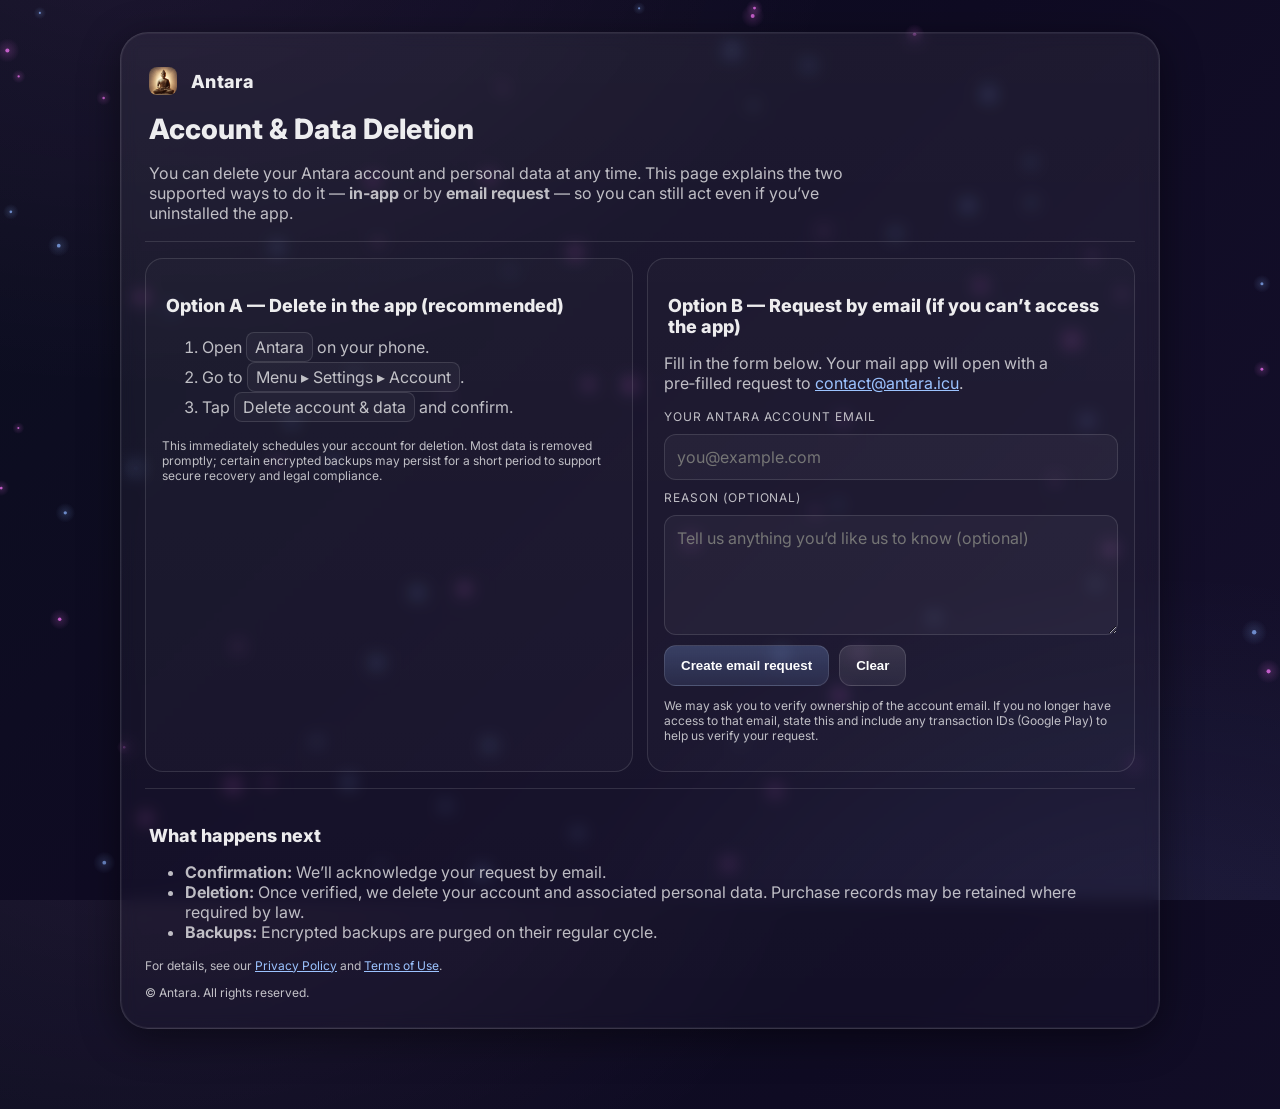
==== delete/index.html @ c7a98fc5 "Create index.html" ====
<!doctype html>
<html lang="en">
<head>
  <meta charset="utf-8" />
  <title>Antara — Account & Data Deletion</title>
  <meta name="viewport" content="width=device-width, initial-scale=1" />
  <meta name="color-scheme" content="dark" />
  <link rel="preconnect" href="https://fonts.gstatic.com" crossorigin>
  <link href="https://fonts.googleapis.com/css2?family=Inter:wght@400;600;800&display=swap" rel="stylesheet">
  <style>
    :root{--bg1:#0B0F1F;--bg2:#0F0B23;--bg3:#15102C;--muted:rgba(255,255,255,.72);--line:rgba(255,255,255,.12);}
    *{box-sizing:border-box}
    html,body{height:100%}
    body{
      margin:0;font-family:Inter,system-ui,-apple-system,Segoe UI,Roboto,Helvetica,Arial,sans-serif;
      color:rgba(255,255,255,.92);
      background:
        radial-gradient(1200px 800px at 10% -10%,rgba(255,120,255,.08),transparent 60%),
        radial-gradient(1000px 700px at 90% 110%,rgba(140,180,255,.08),transparent 60%),
        linear-gradient(135deg,var(--bg1),var(--bg2) 45%,var(--bg3));
    }
    #p{position:fixed;inset:0;z-index:0}
    .wrap{position:relative;min-height:100%;padding:32px;display:grid;place-items:start}
    .card{
      position:relative;z-index:1;width:min(1040px,96vw);
      border-radius:28px;padding:28px 24px;margin:0 auto 48px;
      background:linear-gradient(180deg,rgba(255,255,255,.06),rgba(255,255,255,.02));
      border:1px solid var(--line);
      box-shadow:0 10px 40px rgba(0,0,0,.45), inset 0 0 0 1px rgba(255,255,255,.05);
      backdrop-filter: blur(8px);
    }
    header{display:flex;align-items:center;gap:14px;margin:6px 4px 18px}
    header img{width:28px;height:28px;border-radius:8px}
    header h1{font-size:18px;letter-spacing:.3px;margin:0;font-weight:800}
    .headline{font-size:28px;line-height:1.2;margin:8px 4px 16px;font-weight:800}
    .lead{color:var(--muted);margin:0 4px 18px;max-width:70ch}
    h2{font-size:18px;margin:20px 4px 10px;font-weight:800}
    p,li{color:var(--muted)}
    .section{border-top:1px solid var(--line);padding-top:16px;margin-top:16px}
    .grid{display:grid;grid-template-columns:1fr;gap:14px}
    @media (min-width: 880px){ .grid{grid-template-columns:1fr 1fr;} }
    .box{border:1px solid var(--line);border-radius:18px;padding:16px;background:rgba(255,255,255,.02)}
    .kbd{display:inline-block;padding:.25em .5em;border-radius:8px;border:1px solid var(--line);background:rgba(255,255,255,.04)}
    form .row{display:grid;gap:10px;margin:10px 0}
    input,textarea{
      width:100%;padding:12px 12px;border-radius:12px;
      border:1px solid var(--line);background:rgba(255,255,255,.04);
      color:inherit;font:inherit
    }
    textarea{min-height:120px;resize:vertical}
    label{font-size:12px;text-transform:uppercase;letter-spacing:.08em;color:var(--muted)}
    .actions{display:flex;gap:10px;flex-wrap:wrap;margin-top:10px}
    .btn{
      appearance:none;border:none;cursor:pointer;
      padding:12px 16px;border-radius:12px;font-weight:700;
      background:linear-gradient(180deg,rgba(255,255,255,.12),rgba(255,255,255,.06));
      border:1px solid var(--line);
    }
    .btn.primary{background:linear-gradient(180deg,rgba(140,180,255,.25),rgba(140,180,255,.12));}
    .note{font-size:12px;color:var(--muted)}
    footer{opacity:.8;margin-top:12px;font-size:12px}
    a{color:#9cc3ff}
  </style>
</head>
<body>
  <canvas id="p"></canvas>
  <div class="wrap">
    <main class="card" role="main">
      <header>
        <img src="/avatar.png" alt="Antara">
        <h1>Antara</h1>
      </header>

      <div class="headline">Account & Data Deletion</div>
      <p class="lead">You can delete your Antara account and personal data at any time. This page explains the two supported ways to do it — <strong>in‑app</strong> or by <strong>email request</strong> — so you can still act even if you’ve uninstalled the app.</p>

      <section class="section grid" aria-labelledby="inapp">
        <div class="box">
          <h2 id="inapp">Option A — Delete in the app (recommended)</h2>
          <ol>
            <li>Open <span class="kbd">Antara</span> on your phone.</li>
            <li>Go to <span class="kbd">Menu ▸ Settings ▸ Account</span>.</li>
            <li>Tap <span class="kbd">Delete account & data</span> and confirm.</li>
          </ol>
          <p class="note">This immediately schedules your account for deletion. Most data is removed promptly; certain encrypted backups may persist for a short period to support secure recovery and legal compliance.</p>
        </div>

        <div class="box">
          <h2 id="email">Option B — Request by email (if you can’t access the app)</h2>
          <p>Fill in the form below. Your mail app will open with a pre‑filled request to <a href="mailto:contact@antara.icu">contact@antara.icu</a>.</p>

          <form id="delForm" aria-label="Email deletion request form">
            <div class="row">
              <label for="email">Your Antara account email</label>
              <input id="email" name="email" type="email" required placeholder="you@example.com" autocomplete="email">
            </div>
            <div class="row">
              <label for="reason">Reason (optional)</label>
              <textarea id="reason" name="reason" placeholder="Tell us anything you’d like us to know (optional)"></textarea>
            </div>
            <div class="actions">
              <button class="btn primary" type="submit">Create email request</button>
              <button class="btn" type="reset">Clear</button>
            </div>
            <p class="note">We may ask you to verify ownership of the account email. If you no longer have access to that email, state this and include any transaction IDs (Google Play) to help us verify your request.</p>
          </form>
        </div>
      </section>

      <section class="section">
        <h2>What happens next</h2>
        <ul>
          <li><strong>Confirmation:</strong> We’ll acknowledge your request by email.</li>
          <li><strong>Deletion:</strong> Once verified, we delete your account and associated personal data. Purchase records may be retained where required by law.</li>
          <li><strong>Backups:</strong> Encrypted backups are purged on their regular cycle.</li>
        </ul>
        <p class="note">For details, see our <a href="/privacy/">Privacy Policy</a> and <a href="/terms/">Terms of Use</a>.</p>
      </section>

      <footer>© Antara. All rights reserved.</footer>
    </main>
  </div>

  <script>
    // Background particles (match site vibe)
    const c=document.getElementById('p'),ctx=c.getContext('2d');
    let W=0,H=0,dpr=Math.max(1,devicePixelRatio||1);const P=[],N=80;
    function R(a,b){return Math.random()*(b-a)+a}
    function resize(){W=c.width=innerWidth*dpr;H=c.height=innerHeight*dpr;c.style.width=innerWidth+'px';c.style.height=innerHeight+'px'}
    function init(){P.length=0;for(let i=0;i<N;i++)P.push({x:R(0,W),y:R(0,H),vx:R(-.06,.06)*dpr,vy:R(-.06,.06)*dpr,r:R(1,2.2)*dpr,h:Math.random()<.5});}
    function tick(){
      ctx.clearRect(0,0,W,H);
      for(const p of P){
        p.x+=p.vx;p.y+=p.vy;if(p.x<0||p.x>W)p.vx*=-1;if(p.y<0||p.y>H)p.vy*=-1;
        const g=ctx.createRadialGradient(p.x,p.y,0,p.x,p.y,p.r*6);
        g.addColorStop(0,(p.h?'rgba(255,120,255,':'rgba(140,180,255,')+'0.18)');
        g.addColorStop(1,(p.h?'rgba(255,120,255,':'rgba(140,180,255,')+'0)');
        ctx.fillStyle=g;ctx.beginPath();ctx.arc(p.x,p.y,p.r*6,0,Math.PI*2);ctx.fill();
        ctx.fillStyle=(p.h?'rgba(255,120,255,':'rgba(140,180,255,')+'0.7)';ctx.beginPath();ctx.arc(p.x,p.y,p.r,0,Math.PI*2);ctx.fill();
      }
      requestAnimationFrame(tick);
    }
    addEventListener('resize',resize);resize();init();tick();

    // Build a pre-filled mailto from the form
    const f=document.getElementById('delForm');
    f.addEventListener('submit', (e)=>{
      e.preventDefault();
      const email=(document.getElementById('email').value||'').trim();
      const reason=(document.getElementById('reason').value||'').trim();
      if(!email){alert('Please enter your Antara account email');return;}
      const subject=encodeURIComponent('Antara account & data deletion request');
      const bodyLines=[
        'Please delete my Antara account and personal data.',
        '',
        'Account email: ' + email,
        (reason ? '\nReason: ' + reason : ''),
        '',
        'I understand this will permanently remove my account and personal data, subject to any legal retention requirements.'
      ];
      const body=encodeURIComponent(bodyLines.join('\n'));
      window.location.href = `mailto:contact@antara.icu?subject=${subject}&body=${body}`;
    });
  </script>
</body>
</html>
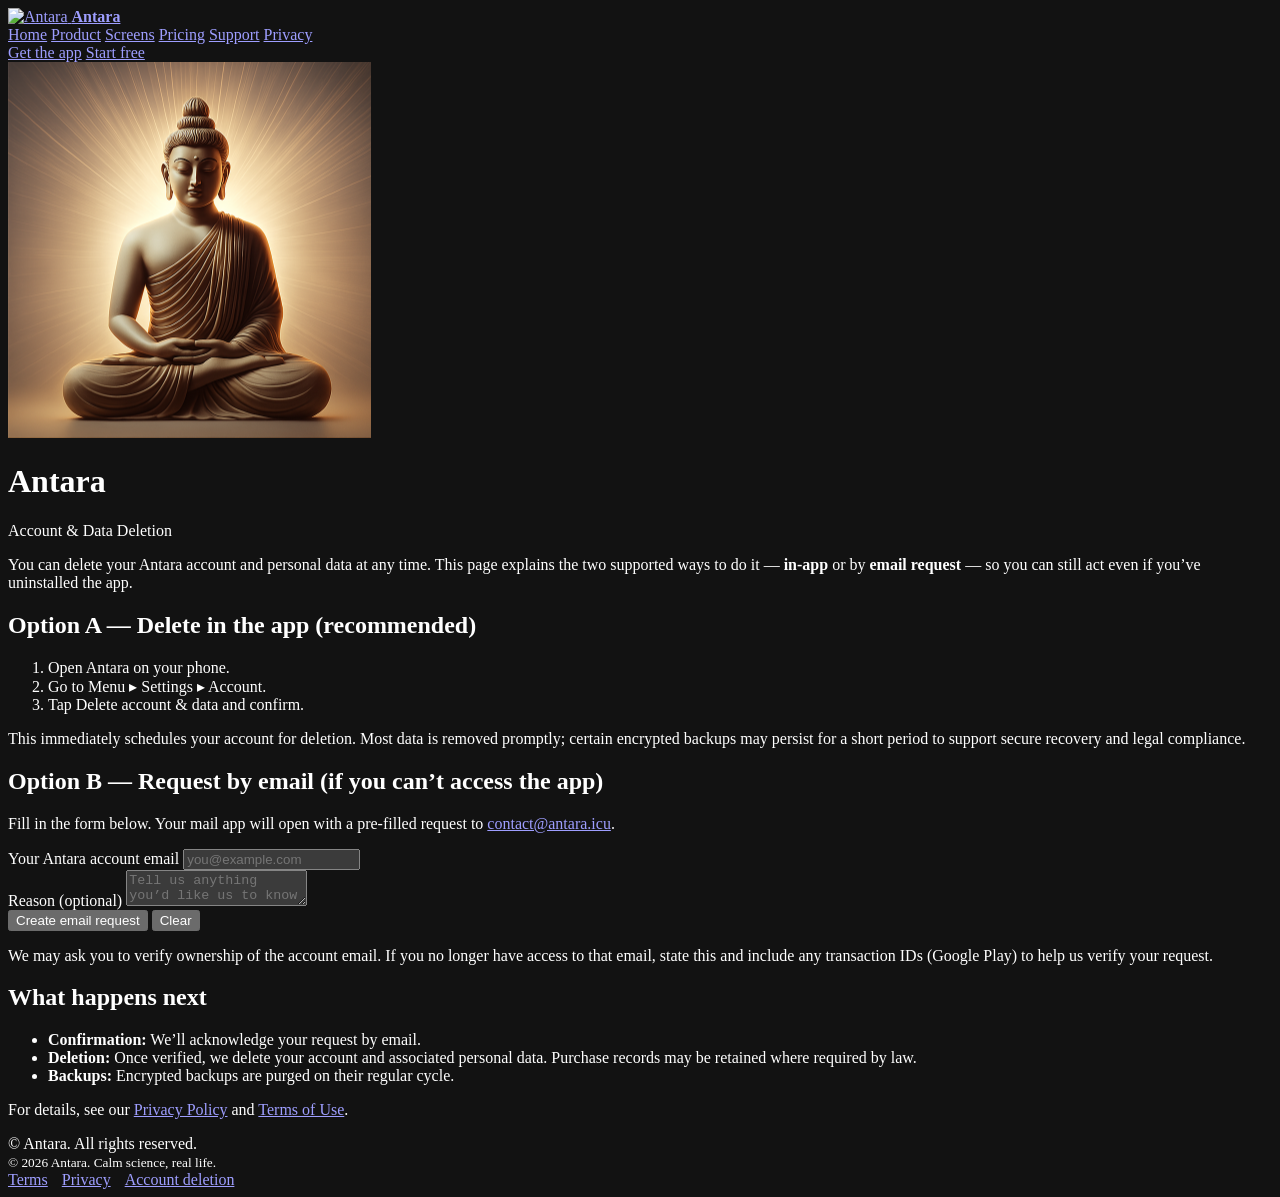
==== commit 65b2428c: "Add files via upload" ====
--- a/delete/index.html
+++ b/delete/index.html
@@ -2,165 +2,98 @@
 <html lang="en">
 <head>
   <meta charset="utf-8" />
-  <title>Antara — Account & Data Deletion</title>
+  <title>Antara — Account Deletion</title>
   <meta name="viewport" content="width=device-width, initial-scale=1" />
   <meta name="color-scheme" content="dark" />
+  <meta name="description" content="Delete your account and data." />
   <link rel="preconnect" href="https://fonts.gstatic.com" crossorigin>
   <link href="https://fonts.googleapis.com/css2?family=Inter:wght@400;600;800&display=swap" rel="stylesheet">
-  <style>
-    :root{--bg1:#0B0F1F;--bg2:#0F0B23;--bg3:#15102C;--muted:rgba(255,255,255,.72);--line:rgba(255,255,255,.12);}
-    *{box-sizing:border-box}
-    html,body{height:100%}
-    body{
-      margin:0;font-family:Inter,system-ui,-apple-system,Segoe UI,Roboto,Helvetica,Arial,sans-serif;
-      color:rgba(255,255,255,.92);
-      background:
-        radial-gradient(1200px 800px at 10% -10%,rgba(255,120,255,.08),transparent 60%),
-        radial-gradient(1000px 700px at 90% 110%,rgba(140,180,255,.08),transparent 60%),
-        linear-gradient(135deg,var(--bg1),var(--bg2) 45%,var(--bg3));
-    }
-    #p{position:fixed;inset:0;z-index:0}
-    .wrap{position:relative;min-height:100%;padding:32px;display:grid;place-items:start}
-    .card{
-      position:relative;z-index:1;width:min(1040px,96vw);
-      border-radius:28px;padding:28px 24px;margin:0 auto 48px;
-      background:linear-gradient(180deg,rgba(255,255,255,.06),rgba(255,255,255,.02));
-      border:1px solid var(--line);
-      box-shadow:0 10px 40px rgba(0,0,0,.45), inset 0 0 0 1px rgba(255,255,255,.05);
-      backdrop-filter: blur(8px);
-    }
-    header{display:flex;align-items:center;gap:14px;margin:6px 4px 18px}
-    header img{width:28px;height:28px;border-radius:8px}
-    header h1{font-size:18px;letter-spacing:.3px;margin:0;font-weight:800}
-    .headline{font-size:28px;line-height:1.2;margin:8px 4px 16px;font-weight:800}
-    .lead{color:var(--muted);margin:0 4px 18px;max-width:70ch}
-    h2{font-size:18px;margin:20px 4px 10px;font-weight:800}
-    p,li{color:var(--muted)}
-    .section{border-top:1px solid var(--line);padding-top:16px;margin-top:16px}
-    .grid{display:grid;grid-template-columns:1fr;gap:14px}
-    @media (min-width: 880px){ .grid{grid-template-columns:1fr 1fr;} }
-    .box{border:1px solid var(--line);border-radius:18px;padding:16px;background:rgba(255,255,255,.02)}
-    .kbd{display:inline-block;padding:.25em .5em;border-radius:8px;border:1px solid var(--line);background:rgba(255,255,255,.04)}
-    form .row{display:grid;gap:10px;margin:10px 0}
-    input,textarea{
-      width:100%;padding:12px 12px;border-radius:12px;
-      border:1px solid var(--line);background:rgba(255,255,255,.04);
-      color:inherit;font:inherit
-    }
-    textarea{min-height:120px;resize:vertical}
-    label{font-size:12px;text-transform:uppercase;letter-spacing:.08em;color:var(--muted)}
-    .actions{display:flex;gap:10px;flex-wrap:wrap;margin-top:10px}
-    .btn{
-      appearance:none;border:none;cursor:pointer;
-      padding:12px 16px;border-radius:12px;font-weight:700;
-      background:linear-gradient(180deg,rgba(255,255,255,.12),rgba(255,255,255,.06));
-      border:1px solid var(--line);
-    }
-    .btn.primary{background:linear-gradient(180deg,rgba(140,180,255,.25),rgba(140,180,255,.12));}
-    .note{font-size:12px;color:var(--muted)}
-    footer{opacity:.8;margin-top:12px;font-size:12px}
-    a{color:#9cc3ff}
-  </style>
+  <link rel="icon" href="../favicon.ico">
+  <link rel="stylesheet" href="../assets/site.css" />
 </head>
 <body>
-  <canvas id="p"></canvas>
-  <div class="wrap">
-    <main class="card" role="main">
-      <header>
-        <img src="/avatar.png" alt="Antara">
-        <h1>Antara</h1>
-      </header>
-
-      <div class="headline">Account & Data Deletion</div>
-      <p class="lead">You can delete your Antara account and personal data at any time. This page explains the two supported ways to do it — <strong>in‑app</strong> or by <strong>email request</strong> — so you can still act even if you’ve uninstalled the app.</p>
-
-      <section class="section grid" aria-labelledby="inapp">
-        <div class="box">
-          <h2 id="inapp">Option A — Delete in the app (recommended)</h2>
-          <ol>
-            <li>Open <span class="kbd">Antara</span> on your phone.</li>
-            <li>Go to <span class="kbd">Menu ▸ Settings ▸ Account</span>.</li>
-            <li>Tap <span class="kbd">Delete account & data</span> and confirm.</li>
-          </ol>
-          <p class="note">This immediately schedules your account for deletion. Most data is removed promptly; certain encrypted backups may persist for a short period to support secure recovery and legal compliance.</p>
-        </div>
-
-        <div class="box">
-          <h2 id="email">Option B — Request by email (if you can’t access the app)</h2>
-          <p>Fill in the form below. Your mail app will open with a pre‑filled request to <a href="mailto:contact@antara.icu">contact@antara.icu</a>.</p>
-
-          <form id="delForm" aria-label="Email deletion request form">
-            <div class="row">
-              <label for="email">Your Antara account email</label>
-              <input id="email" name="email" type="email" required placeholder="you@example.com" autocomplete="email">
-            </div>
-            <div class="row">
-              <label for="reason">Reason (optional)</label>
-              <textarea id="reason" name="reason" placeholder="Tell us anything you’d like us to know (optional)"></textarea>
-            </div>
-            <div class="actions">
-              <button class="btn primary" type="submit">Create email request</button>
-              <button class="btn" type="reset">Clear</button>
-            </div>
-            <p class="note">We may ask you to verify ownership of the account email. If you no longer have access to that email, state this and include any transaction IDs (Google Play) to help us verify your request.</p>
-          </form>
-        </div>
-      </section>
-
-      <section class="section">
-        <h2>What happens next</h2>
-        <ul>
-          <li><strong>Confirmation:</strong> We’ll acknowledge your request by email.</li>
-          <li><strong>Deletion:</strong> Once verified, we delete your account and associated personal data. Purchase records may be retained where required by law.</li>
-          <li><strong>Backups:</strong> Encrypted backups are purged on their regular cycle.</li>
-        </ul>
-        <p class="note">For details, see our <a href="/privacy/">Privacy Policy</a> and <a href="/terms/">Terms of Use</a>.</p>
-      </section>
-
-      <footer>© Antara. All rights reserved.</footer>
-    </main>
+  <div class="topbar">
+    <div class="nav">
+      <a class="brand" href="../">
+        <span class="logo"><img src="../assets/antra-icon-512.png" alt="Antara" /></span>
+        <b>Antara</b>
+      </a>
+      <div class="navlinks">
+        <a data-nav href="../">Home</a>
+        <a data-nav href="../product/">Product</a>
+        <a data-nav href="../screens/">Screens</a>
+        <a data-nav href="../pricing/">Pricing</a>
+        <a data-nav href="../support/">Support</a>
+        <a data-nav href="../privacy/">Privacy</a>
+      </div>
+      <div class="cta">
+        <a class="btn ghost" href="../download/">Get the app</a>
+        <a class="btn primary" href="../pricing/">Start free</a>
+      </div>
+    </div>
   </div>
 
-  <script>
-    // Background particles (match site vibe)
-    const c=document.getElementById('p'),ctx=c.getContext('2d');
-    let W=0,H=0,dpr=Math.max(1,devicePixelRatio||1);const P=[],N=80;
-    function R(a,b){return Math.random()*(b-a)+a}
-    function resize(){W=c.width=innerWidth*dpr;H=c.height=innerHeight*dpr;c.style.width=innerWidth+'px';c.style.height=innerHeight+'px'}
-    function init(){P.length=0;for(let i=0;i<N;i++)P.push({x:R(0,W),y:R(0,H),vx:R(-.06,.06)*dpr,vy:R(-.06,.06)*dpr,r:R(1,2.2)*dpr,h:Math.random()<.5});}
-    function tick(){
-      ctx.clearRect(0,0,W,H);
-      for(const p of P){
-        p.x+=p.vx;p.y+=p.vy;if(p.x<0||p.x>W)p.vx*=-1;if(p.y<0||p.y>H)p.vy*=-1;
-        const g=ctx.createRadialGradient(p.x,p.y,0,p.x,p.y,p.r*6);
-        g.addColorStop(0,(p.h?'rgba(255,120,255,':'rgba(140,180,255,')+'0.18)');
-        g.addColorStop(1,(p.h?'rgba(255,120,255,':'rgba(140,180,255,')+'0)');
-        ctx.fillStyle=g;ctx.beginPath();ctx.arc(p.x,p.y,p.r*6,0,Math.PI*2);ctx.fill();
-        ctx.fillStyle=(p.h?'rgba(255,120,255,':'rgba(140,180,255,')+'0.7)';ctx.beginPath();ctx.arc(p.x,p.y,p.r,0,Math.PI*2);ctx.fill();
-      }
-      requestAnimationFrame(tick);
-    }
-    addEventListener('resize',resize);resize();init();tick();
+  <div class="wrap">
+    <div class='card'><div class='pad'>
+<header>
+<img alt="Antara" src="../avatar.png"/>
+<h1>Antara</h1>
+</header>
+<div class="headline">Account &amp; Data Deletion</div>
+<p class="lead">You can delete your Antara account and personal data at any time. This page explains the two supported ways to do it — <strong>in‑app</strong> or by <strong>email request</strong> — so you can still act even if you’ve uninstalled the app.</p>
+<section aria-labelledby="inapp" class="section grid">
+<div class="box">
+<h2 id="inapp">Option A — Delete in the app (recommended)</h2>
+<ol>
+<li>Open <span class="kbd">Antara</span> on your phone.</li>
+<li>Go to <span class="kbd">Menu ▸ Settings ▸ Account</span>.</li>
+<li>Tap <span class="kbd">Delete account &amp; data</span> and confirm.</li>
+</ol>
+<p class="note">This immediately schedules your account for deletion. Most data is removed promptly; certain encrypted backups may persist for a short period to support secure recovery and legal compliance.</p>
+</div>
+<div class="box">
+<h2 id="email">Option B — Request by email (if you can’t access the app)</h2>
+<p>Fill in the form below. Your mail app will open with a pre‑filled request to <a href="mailto:contact@antara.icu">contact@antara.icu</a>.</p>
+<form aria-label="Email deletion request form" id="delForm">
+<div class="row">
+<label for="email">Your Antara account email</label>
+<input autocomplete="email" id="email" name="email" placeholder="you@example.com" required="" type="email"/>
+</div>
+<div class="row">
+<label for="reason">Reason (optional)</label>
+<textarea id="reason" name="reason" placeholder="Tell us anything you’d like us to know (optional)"></textarea>
+</div>
+<div class="actions">
+<button class="btn primary" type="submit">Create email request</button>
+<button class="btn" type="reset">Clear</button>
+</div>
+<p class="note">We may ask you to verify ownership of the account email. If you no longer have access to that email, state this and include any transaction IDs (Google Play) to help us verify your request.</p>
+</form>
+</div>
+</section>
+<section class="section">
+<h2>What happens next</h2>
+<ul>
+<li><strong>Confirmation:</strong> We’ll acknowledge your request by email.</li>
+<li><strong>Deletion:</strong> Once verified, we delete your account and associated personal data. Purchase records may be retained where required by law.</li>
+<li><strong>Backups:</strong> Encrypted backups are purged on their regular cycle.</li>
+</ul>
+<p class="note">For details, see our <a href="/privacy/">Privacy Policy</a> and <a href="/terms/">Terms of Use</a>.</p>
+</section>
+<footer>© Antara. All rights reserved.</footer>
+</div></div>
+    <div class="footer">
+      <div class="row">
+        <small>© 2026 Antara. Calm science, real life.</small>
+        <div style="display:flex;gap:14px;flex-wrap:wrap">
+          <a href="../terms/">Terms</a>
+          <a href="../privacy/">Privacy</a>
+          <a href="../delete/">Account deletion</a>
+        </div>
+      </div>
+    </div>
+  </div>
 
-    // Build a pre-filled mailto from the form
-    const f=document.getElementById('delForm');
-    f.addEventListener('submit', (e)=>{
-      e.preventDefault();
-      const email=(document.getElementById('email').value||'').trim();
-      const reason=(document.getElementById('reason').value||'').trim();
-      if(!email){alert('Please enter your Antara account email');return;}
-      const subject=encodeURIComponent('Antara account & data deletion request');
-      const bodyLines=[
-        'Please delete my Antara account and personal data.',
-        '',
-        'Account email: ' + email,
-        (reason ? '\nReason: ' + reason : ''),
-        '',
-        'I understand this will permanently remove my account and personal data, subject to any legal retention requirements.'
-      ];
-      const body=encodeURIComponent(bodyLines.join('\n'));
-      window.location.href = `mailto:contact@antara.icu?subject=${subject}&body=${body}`;
-    });
-  </script>
+  <script src="../assets/site.js"></script>
 </body>
 </html>
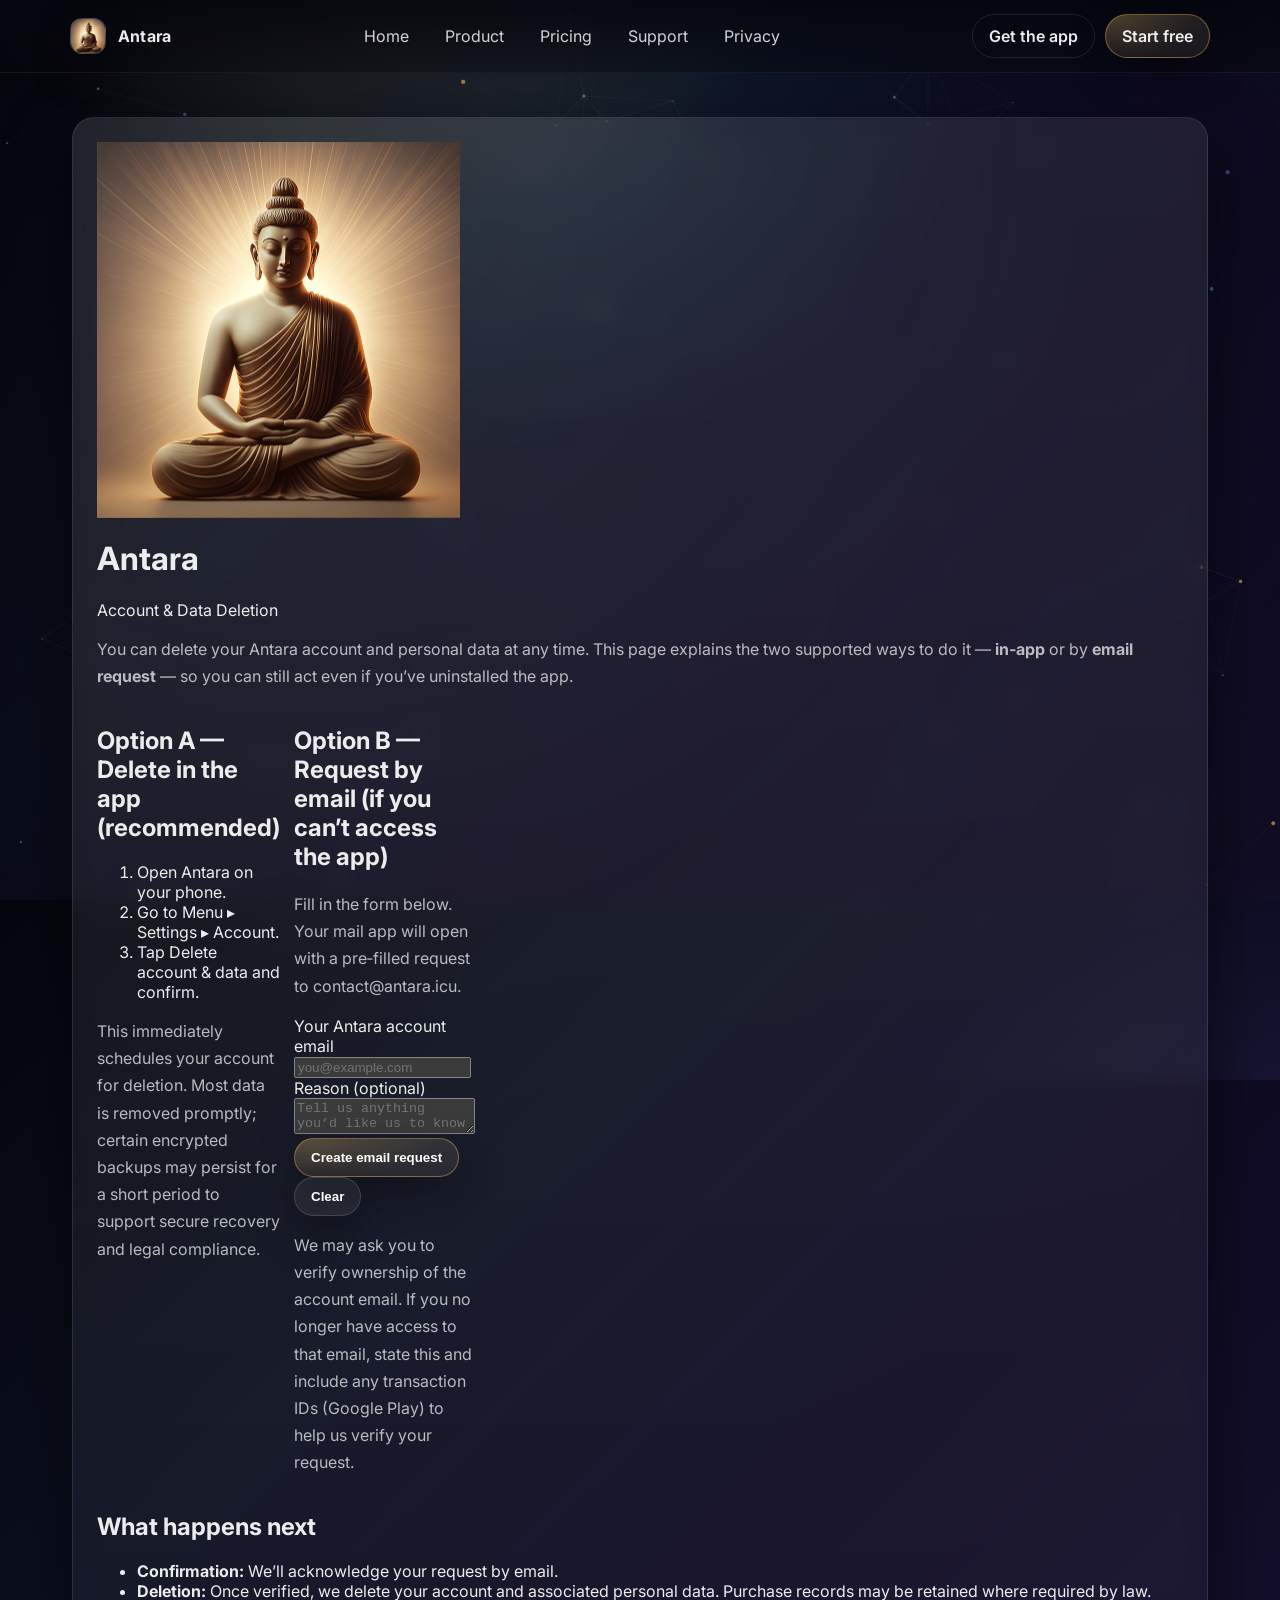
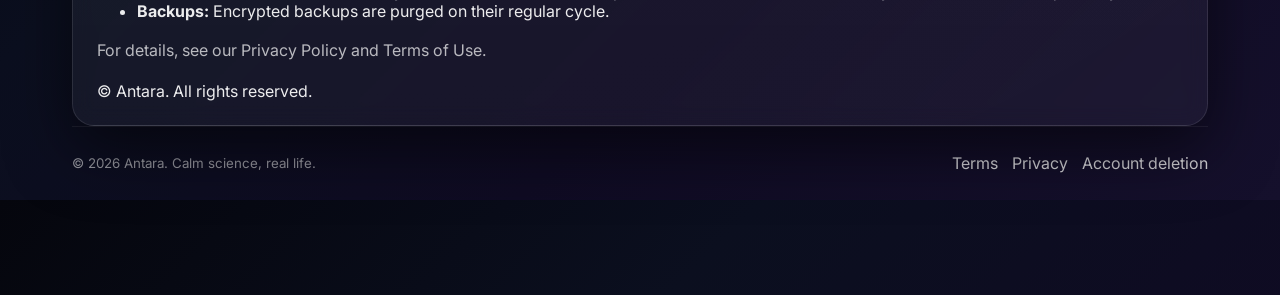
==== commit 4799d18c: "Remove 'Screens' link from navigation Removed the 'Screens' link from the navigation." ====
--- a/delete/index.html
+++ b/delete/index.html
@@ -21,7 +21,6 @@
       <div class="navlinks">
         <a data-nav href="../">Home</a>
         <a data-nav href="../product/">Product</a>
-        <a data-nav href="../screens/">Screens</a>
         <a data-nav href="../pricing/">Pricing</a>
         <a data-nav href="../support/">Support</a>
         <a data-nav href="../privacy/">Privacy</a>
--- a/assets/site.css
+++ b/assets/site.css
@@ -0,0 +1,407 @@
+@import url('https://fonts.googleapis.com/css2?family=Inter:wght@400;500;600;800&family=Fraunces:opsz,wght@9..144,400;9..144,600&display=swap');
+
+:root{
+  --bg0:#05060D;
+  --bg1:#0B0F1F;
+  --bg2:#0F0B23;
+  --bg3:#15102C;
+
+  --text: rgba(255,255,255,.92);
+  --muted: rgba(255,255,255,.70);
+  --muted2: rgba(255,255,255,.56);
+
+  --amber: rgba(255,198,92,.98);
+  --teal: rgba(106,225,224,.98);
+  --violet: rgba(188,120,255,.95);
+
+  --glass: rgba(255,255,255,.06);
+  --glass2: rgba(255,255,255,.035);
+  --line: rgba(255,255,255,.12);
+  --shadow: 0 22px 64px rgba(0,0,0,.55);
+
+  --r: 22px;
+  --r2: 28px;
+  --max: 1180px;
+
+  --mx: 50vw;
+  --my: 20vh;
+}
+
+*{box-sizing:border-box}
+html,body{height:100%}
+
+body{
+  margin:0;
+  font-family: Inter,system-ui,-apple-system,Segoe UI,Roboto,Helvetica,Arial,sans-serif;
+  color:var(--text);
+  background: linear-gradient(135deg,var(--bg0),var(--bg1) 35%,var(--bg2) 65%,var(--bg3));
+  overflow-x:hidden;
+}
+
+/* Ambient layers: subtle aurora + spotlight + noise */
+body::before{
+  content:"";
+  position:fixed;inset:-20vh -20vw;
+  pointer-events:none;
+  background:
+    radial-gradient(1200px 700px at 12% -10%, rgba(255,120,255,.10), transparent 60%),
+    radial-gradient(900px 640px at 90% 110%, rgba(140,180,255,.10), transparent 60%),
+    radial-gradient(720px 420px at var(--mx) var(--my), rgba(255,198,92,.10), transparent 55%),
+    radial-gradient(820px 520px at calc(var(--mx) + 12vw) calc(var(--my) + 18vh), rgba(106,225,224,.08), transparent 60%);
+  filter: blur(0px);
+  opacity: .95;
+}
+
+body::after{
+  content:"";
+  position:fixed;inset:0;
+  pointer-events:none;
+  opacity:.10;
+  background-image:url("data:image/svg+xml,%3Csvg xmlns='http://www.w3.org/2000/svg' width='120' height='120'%3E%3Cfilter id='n'%3E%3CfeTurbulence type='fractalNoise' baseFrequency='.9' numOctaves='3' stitchTiles='stitch'/%3E%3C/filter%3E%3Crect width='120' height='120' filter='url(%23n)' opacity='.35'/%3E%3C/svg%3E");
+  mix-blend-mode: overlay;
+}
+
+canvas#antaraParticles{
+  position:fixed;
+  inset:0;
+  width:100%;
+  height:100%;
+  pointer-events:none;
+  z-index:0;
+}
+
+a{color:inherit;text-decoration:none}
+a:hover{opacity:.97}
+p{line-height:1.7;color:var(--muted)}
+small{color:var(--muted2)}
+img{max-width:100%;display:block}
+
+.wrap{max-width:var(--max);margin:0 auto;padding:44px 22px 96px;position:relative;z-index:1}
+
+@media (max-width: 720px){
+  .wrap{padding:28px 16px 84px}
+}
+
+/* Top nav */
+.topbar{
+  position:sticky;top:0;z-index:30;
+  backdrop-filter: blur(14px);
+  background: linear-gradient(to bottom, rgba(5,6,13,.88), rgba(5,6,13,.35));
+  border-bottom: 1px solid rgba(255,255,255,.07);
+}
+
+.topbar.scrolled{
+  background: linear-gradient(to bottom, rgba(5,6,13,.94), rgba(5,6,13,.55));
+  border-bottom: 1px solid rgba(255,255,255,.10);
+}
+
+.nav{
+  max-width:var(--max);
+  margin:0 auto;
+  padding:14px 20px;
+  display:flex;align-items:center;justify-content:space-between;gap:16px;
+}
+
+/* Mobile nav */
+.navToggle{
+  display:none;
+  align-items:center;justify-content:center;
+  width:44px;height:44px;
+  border-radius:999px;
+  border:1px solid rgba(255,255,255,.14);
+  background: rgba(255,255,255,.05);
+  box-shadow: 0 14px 40px rgba(0,0,0,.35);
+}
+.navToggle svg{width:18px;height:18px;opacity:.92}
+
+.navOverlay{
+  position:fixed;inset:0;
+  background: rgba(0,0,0,.52);
+  backdrop-filter: blur(6px);
+  opacity:0;pointer-events:none;
+  transition: opacity .22s ease;
+  z-index:60;
+}
+.navOverlay[data-open="true"]{opacity:1;pointer-events:auto}
+
+.navDrawer{
+  position:fixed;
+  top:12px;right:12px;left:12px;
+  border-radius: 22px;
+  border: 1px solid rgba(255,255,255,.12);
+  background: linear-gradient(180deg, rgba(8,10,18,.92), rgba(8,10,18,.72));
+  box-shadow: 0 40px 110px rgba(0,0,0,.70);
+  padding: 14px;
+  transform: translateY(-10px) scale(.98);
+  opacity:0;pointer-events:none;
+  transition: transform .22s ease, opacity .22s ease;
+  z-index:70;
+}
+.navDrawer[data-open="true"]{opacity:1;pointer-events:auto;transform: translateY(0) scale(1)}
+.navDrawer .drawerHead{display:flex;align-items:center;justify-content:space-between;gap:10px;margin-bottom:10px}
+.navDrawer .drawerLinks{display:grid;grid-template-columns: 1fr 1fr;gap:10px;margin-top:10px}
+.navDrawer .drawerLinks a{padding:12px 12px;border-radius:14px;border:1px solid rgba(255,255,255,.10);background: rgba(255,255,255,.04)}
+.navDrawer .drawerLinks a:active{transform: scale(.99)}
+.navDrawer .drawerCtas{display:flex;gap:10px;flex-wrap:wrap;margin-top:12px}
+
+/* Mobile ergonomics: smaller, scrollable drawer and cleaner hierarchy */
+@media (max-width: 520px){
+  .nav{padding: 12px 14px;}
+  .brand{gap:10px;}
+  .brand b{font-size:16px;}
+  .logo{width:32px;height:32px;border-radius:10px;}
+
+  .navDrawer{
+    top: calc(10px + env(safe-area-inset-top));
+    left: 10px;
+    right: 10px;
+    padding: 12px;
+    border-radius: 20px;
+    max-height: calc(100vh - 20px - env(safe-area-inset-top) - env(safe-area-inset-bottom));
+    overflow: auto;
+    -webkit-overflow-scrolling: touch;
+  }
+  .navDrawer .drawerHead{margin-bottom:8px;}
+  .navDrawer .drawerLinks{grid-template-columns: 1fr; gap:8px;}
+  .navDrawer .drawerLinks a{
+    padding: 12px 12px;
+    font-size: 14px;
+    border-radius: 14px;
+  }
+  .navDrawer .drawerCtas{flex-direction: column; gap: 8px;}
+  .navDrawer .drawerCtas a{width: 100%; justify-content: center;}
+  .navDrawer .drawerCtas .btn{padding: 12px 14px;}
+}
+
+@media (max-width: 860px){
+  .navlinks, .cta{display:none}
+  .navToggle{display:inline-flex}
+}
+
+/* If the browser shows a "desktop" viewport on a phone (e.g. iOS "Request Desktop Site"),
+   still force the mobile nav. Touch devices shouldn't be punished for a viewport lie. */
+@media (hover: none) and (pointer: coarse){
+  .navlinks, .cta{display:none !important}
+  .navToggle{display:inline-flex !important}
+}
+
+/* JS-enforced touch mode: fixes iOS "Request Desktop Site" where media queries lie.
+   If the device can touch, we always show the hamburger + drawer nav. */
+.isTouch .navlinks, .isTouch .cta{display:none !important}
+.isTouch .navToggle{display:inline-flex !important}
+
+.brand{display:flex;align-items:center;gap:12px}
+.logo{
+  width:36px;height:36px;border-radius:12px;
+  box-shadow: 0 16px 38px rgba(0,0,0,.45);
+  background:
+    radial-gradient(circle at 30% 30%, rgba(255,198,92,.95), rgba(255,255,255,.10) 35%, rgba(0,0,0,0) 60%),
+    radial-gradient(circle at 70% 70%, rgba(106,225,224,.35), rgba(0,0,0,0) 60%),
+    rgba(255,255,255,.05);
+  display:grid;place-items:center;
+  border:1px solid rgba(255,255,255,.12);
+  overflow:hidden;
+}
+.logo img{width:100%;height:100%;object-fit:cover}
+.brand b{letter-spacing:.2px}
+
+.navlinks{display:flex;align-items:center;gap:14px;flex-wrap:wrap}
+.navlinks a{
+  padding:8px 10px;border-radius:999px;
+  color:rgba(255,255,255,.82);
+  border:1px solid transparent;
+  transition: transform .18s ease, background .18s ease, border-color .18s ease;
+}
+.navlinks a:hover{transform: translateY(-1px); background: rgba(255,255,255,.05); border-color: rgba(255,255,255,.08)}
+.navlinks a[data-active="true"]{
+  background: rgba(255,255,255,.07);
+  border-color: rgba(255,255,255,.12);
+}
+
+.cta{display:flex;align-items:center;gap:10px;flex-wrap:wrap}
+
+.btn{
+  display:inline-flex;align-items:center;justify-content:center;
+  padding:11px 16px;border-radius:999px;
+  border:1px solid rgba(255,255,255,.14);
+  background: rgba(255,255,255,.06);
+  box-shadow: 0 14px 40px rgba(0,0,0,.35);
+  font-weight:600;
+  transition: transform .18s ease, border-color .18s ease, background .18s ease, box-shadow .18s ease;
+}
+.btn:hover{transform: translateY(-1px); border-color: rgba(255,255,255,.22)}
+.btn:active{transform: translateY(0px) scale(.99)}
+.btn:focus-visible{outline: 2px solid rgba(106,225,224,.55); outline-offset: 2px}
+
+.btn.primary{
+  border:1px solid rgba(255,198,92,.38);
+  background:
+    radial-gradient(140% 180% at 10% 10%, rgba(255,198,92,.22), rgba(255,198,92,.06) 55%, rgba(255,255,255,.03) 100%),
+    linear-gradient(180deg, rgba(255,255,255,.06), rgba(255,255,255,.02));
+}
+.btn.primary:hover{box-shadow: 0 18px 54px rgba(0,0,0,.45), 0 0 0 1px rgba(255,198,92,.12) inset}
+
+.btn.ghost{
+  border:1px solid rgba(255,255,255,.10);
+  background: transparent;
+  box-shadow:none;
+}
+
+.badge{
+  display:inline-flex;align-items:center;gap:8px;
+  padding:8px 12px;border-radius:999px;
+  border:1px solid rgba(255,255,255,.12);
+  background: rgba(255,255,255,.04);
+  color:rgba(255,255,255,.80);
+  font-size:13px;
+  margin-bottom: 14px;
+}
+
+/* Typography */
+.h1{
+  font-family: Fraunces, ui-serif, Georgia, serif;
+  font-size: clamp(40px, 4.6vw, 66px);
+  line-height: 1.02;
+  margin: 12px 0 12px;
+  letter-spacing: -0.6px;
+}
+.sub{
+  font-size: 18px;
+  line-height: 1.6;
+  margin: 0 0 20px;
+  color: rgba(255,255,255,.74);
+  max-width: 60ch;
+}
+
+@media (max-width: 720px){
+  .sub{font-size:16px}
+}
+
+/* Hero action row */
+.heroActions{display:flex;gap:10px;flex-wrap:wrap;margin-top:16px}
+.btn.store{
+  border:1px solid rgba(255,255,255,.14);
+  background:
+    radial-gradient(140% 180% at 10% 10%, rgba(106,225,224,.10), rgba(255,255,255,.04) 60%, rgba(255,255,255,.02) 100%);
+}
+.btn.store b{font-weight:700}
+
+@media (max-width: 520px){
+  .heroActions{gap:8px;}
+  .heroActions .btn{flex: 1 1 48%;}
+  .heroActions .btn.ghost{flex: 1 1 100%;}
+}
+.h2{font-size:22px;margin:0 0 12px}
+.h3{font-size:16px;margin:0 0 6px}
+
+/* Cards + layout */
+.grid{display:grid;grid-template-columns: repeat(12, 1fr);gap:14px}
+.col-6{grid-column: span 6}
+.col-4{grid-column: span 4}
+.col-8{grid-column: span 8}
+.col-12{grid-column: span 12}
+@media (max-width: 920px){
+  .col-6,.col-4,.col-8{grid-column: span 12}
+}
+
+.card{
+  border: 1px solid rgba(255,255,255,.10);
+  background:
+    radial-gradient(160% 120% at 20% 0%, rgba(255,255,255,.08), rgba(255,255,255,.03) 45%, rgba(255,255,255,.02) 100%),
+    linear-gradient(180deg, rgba(255,255,255,.05), rgba(255,255,255,.02));
+  border-radius: var(--r);
+  box-shadow: var(--shadow);
+  backdrop-filter: blur(10px);
+  transform: translateZ(0);
+}
+
+/* Mobile: increase card opacity so the hero media wall doesn't "bleed" through
+   (glass is nice, but phones behind cards looks messy). */
+@media (max-width: 720px){
+  .card{
+    background:
+      radial-gradient(160% 120% at 20% 0%, rgba(255,255,255,.14), rgba(255,255,255,.08) 45%, rgba(255,255,255,.06) 100%),
+      linear-gradient(180deg, rgba(18,18,28,.66), rgba(10,10,18,.62));
+    border-color: rgba(255,255,255,.12);
+  }
+}
+.card .pad{padding:24px}
+
+@media (max-width: 720px){
+  .card .pad{padding:18px}
+}
+
+.card[data-tilt="true"]{transition: transform .18s ease, border-color .18s ease}
+.card[data-tilt="true"]:hover{border-color: rgba(255,255,255,.16)}
+
+.hr{height:1px;background:rgba(255,255,255,.08);margin:18px 0}
+
+.kpis{display:flex;gap:10px;flex-wrap:wrap;margin-top:12px}
+.kpi{
+  padding:11px 13px;
+  border-radius: 18px;
+  border: 1px solid rgba(255,255,255,.10);
+  background: rgba(255,255,255,.04);
+  min-width: 170px;
+}
+.kpi b{display:block;font-size:16px}
+.kpi small{display:block;margin-top:4px}
+
+@media (max-width: 520px){
+  .kpis{gap:8px;}
+  .kpi{min-width: 0; flex: 1 1 100%;}
+}
+
+/* Device frame */
+.device{
+  position:relative;
+  border-radius: var(--r2);
+  border: 1px solid rgba(255,255,255,.14);
+  background: rgba(0,0,0,.28);
+  padding: 14px;
+  box-shadow: 0 30px 100px rgba(0,0,0,.55);
+}
+.device::before{
+  content:"";
+  position:absolute;left:50%;top:10px;transform:translateX(-50%);
+  width:82px;height:18px;border-radius:999px;
+  background: rgba(255,255,255,.08);
+  border:1px solid rgba(255,255,255,.10);
+}
+.screen{
+  border-radius: 22px;
+  overflow:hidden;
+  border: 1px solid rgba(255,255,255,.10);
+  background: rgba(255,255,255,.03);
+}
+.screen img{width:100%;height:auto}
+
+/* Module list */
+.module{display:flex;gap:14px;align-items:flex-start}
+.module img{
+  width:66px;height:66px;border-radius:18px;
+  border:1px solid rgba(255,255,255,.10);
+  background: rgba(255,255,255,.04);
+  box-shadow: 0 18px 44px rgba(0,0,0,.35);
+}
+.module p{margin:0}
+.module b{display:block}
+
+/* Reveal animation */
+.reveal{opacity:0; transform: translateY(10px); filter: blur(1px)}
+.reveal.in-view{opacity:1; transform: translateY(0); filter: blur(0); transition: opacity .7s ease, transform .7s ease, filter .7s ease}
+
+@media (prefers-reduced-motion: reduce){
+  .btn,.navlinks a,.card[data-tilt="true"]{transition:none}
+  .reveal,.reveal.in-view{transition:none; transform:none; filter:none; opacity:1}
+}
+
+/* Footer */
+.footer{
+  padding: 26px 0;
+  border-top: 1px solid rgba(255,255,255,.08);
+  color: rgba(255,255,255,.70);
+}
+.footer .row{display:flex;gap:16px;flex-wrap:wrap;align-items:center;justify-content:space-between}
+.footer a{color: rgba(255,255,255,.80)}
+.footer a:hover{opacity:1}
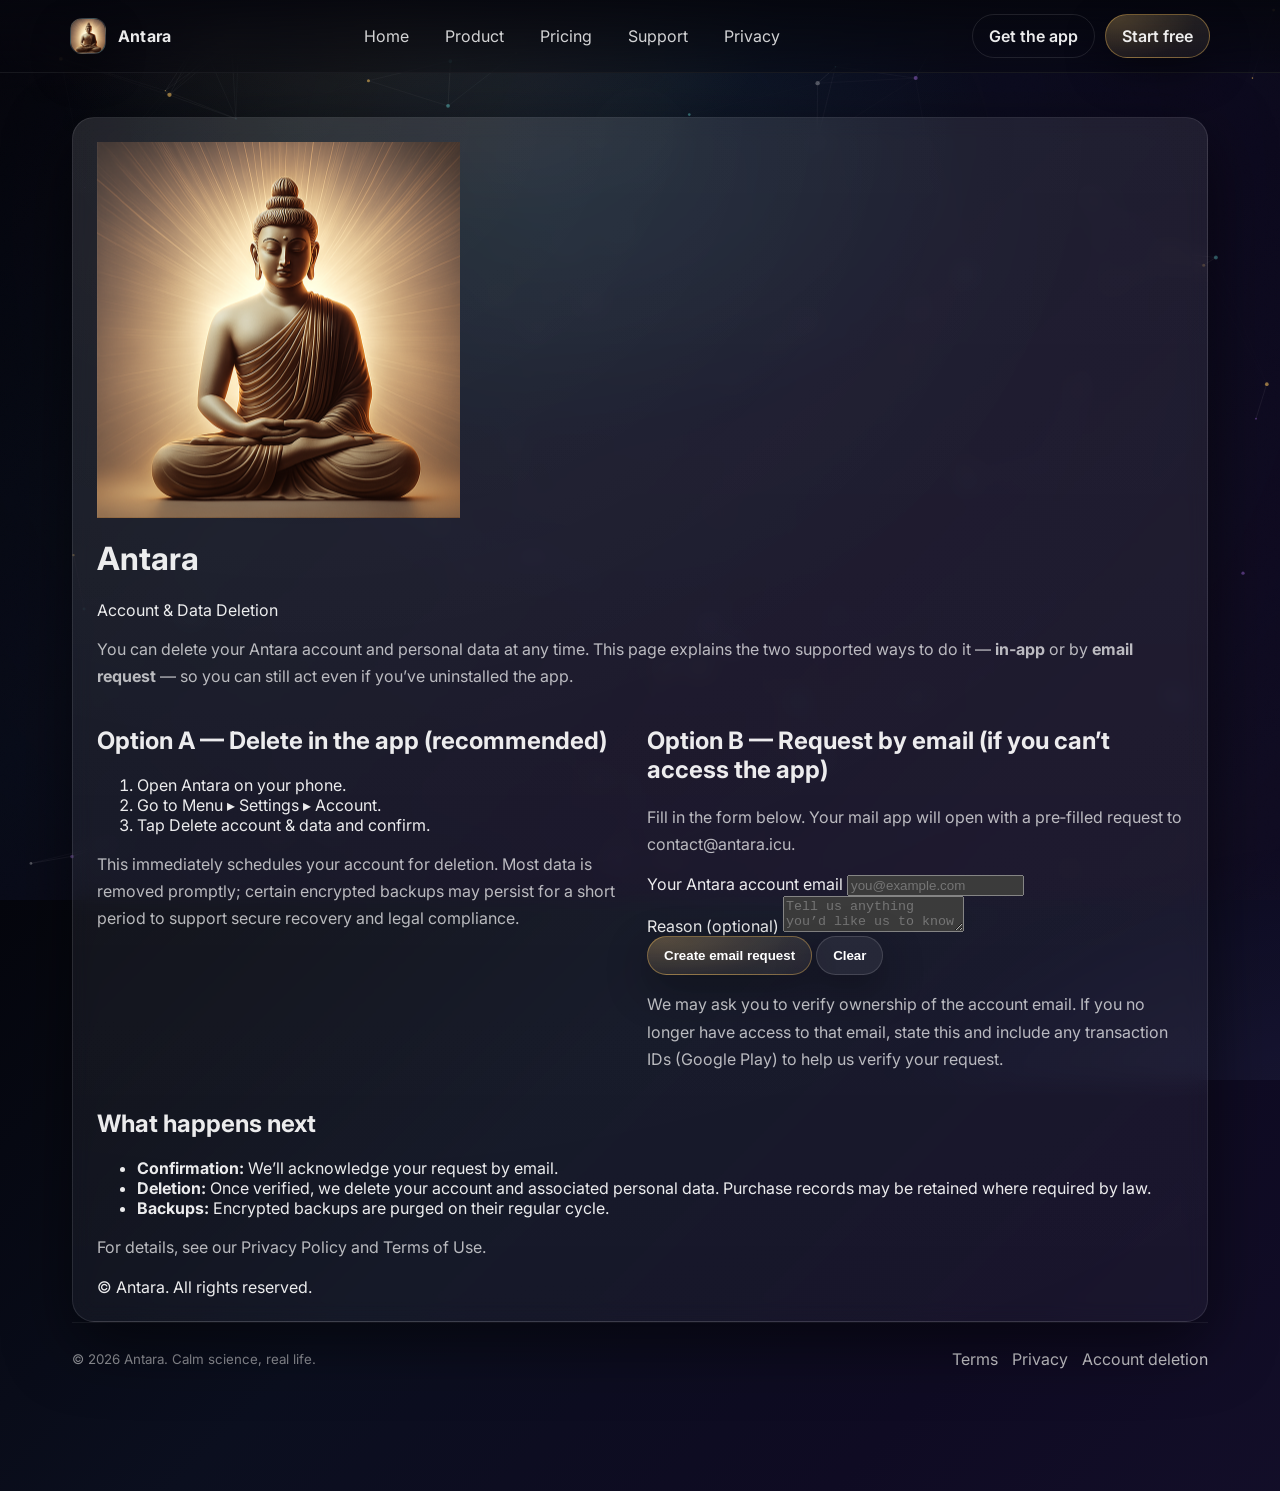
==== commit de434214: "Add files via upload" ====
--- a/delete/index.html
+++ b/delete/index.html
@@ -41,7 +41,7 @@
 <div class="headline">Account &amp; Data Deletion</div>
 <p class="lead">You can delete your Antara account and personal data at any time. This page explains the two supported ways to do it — <strong>in‑app</strong> or by <strong>email request</strong> — so you can still act even if you’ve uninstalled the app.</p>
 <section aria-labelledby="inapp" class="section grid">
-<div class="box">
+<div class="box col-6">
 <h2 id="inapp">Option A — Delete in the app (recommended)</h2>
 <ol>
 <li>Open <span class="kbd">Antara</span> on your phone.</li>
@@ -50,8 +50,8 @@
 </ol>
 <p class="note">This immediately schedules your account for deletion. Most data is removed promptly; certain encrypted backups may persist for a short period to support secure recovery and legal compliance.</p>
 </div>
-<div class="box">
-<h2 id="email">Option B — Request by email (if you can’t access the app)</h2>
+<div class="box col-6">
+<h2 id="emailopt">Option B — Request by email (if you can’t access the app)</h2>
 <p>Fill in the form below. Your mail app will open with a pre‑filled request to <a href="mailto:contact@antara.icu">contact@antara.icu</a>.</p>
 <form aria-label="Email deletion request form" id="delForm">
 <div class="row">
@@ -94,5 +94,19 @@
   </div>
 
   <script src="../assets/site.js"></script>
+  <script>
+(function(){
+  var f=document.getElementById('delForm'); if(!f) return;
+  f.addEventListener('submit',function(e){
+    e.preventDefault();
+    if(!f.checkValidity()){f.reportValidity();return;}
+    var email=f.elements.email.value.trim(), reason=(f.elements.reason.value||'').trim();
+    var body='Please delete my Antara account and personal data.\n\nAccount email: '+email+(reason?'\n\nReason: '+reason:'')+'\n\nIf I no longer have access to that email, I will explain below and include any transaction IDs.';
+    var a=document.createElement('a');
+    a.href='mailto:contact@antara.icu?subject='+encodeURIComponent('Account and data deletion request')+'&body='+encodeURIComponent(body);
+    document.body.appendChild(a); a.click(); a.remove();
+  });
+})();
+</script>
 </body>
 </html>
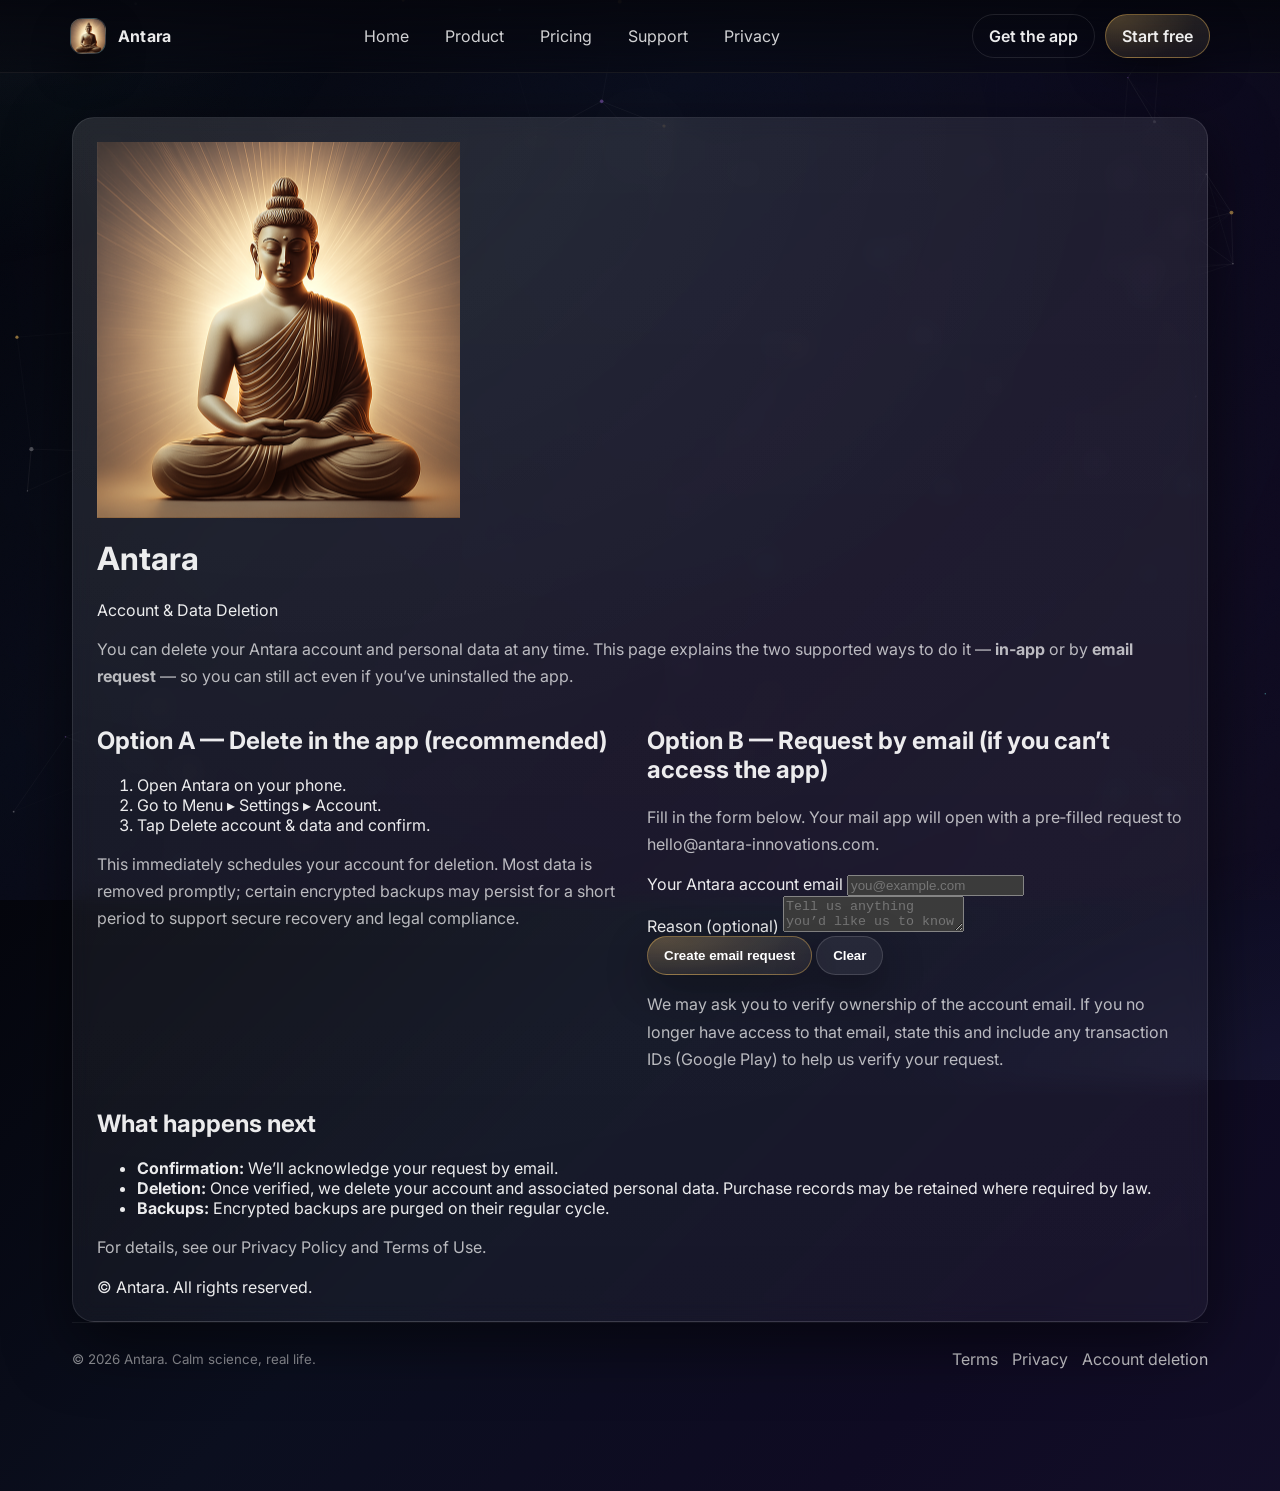
==== commit f1106e4b: "Update" ====
--- a/delete/index.html
+++ b/delete/index.html
@@ -52,7 +52,7 @@
 </div>
 <div class="box col-6">
 <h2 id="emailopt">Option B — Request by email (if you can’t access the app)</h2>
-<p>Fill in the form below. Your mail app will open with a pre‑filled request to <a href="mailto:contact@antara.icu">contact@antara.icu</a>.</p>
+<p>Fill in the form below. Your mail app will open with a pre‑filled request to <a href="mailto:hello@antara-innovations.com">hello@antara-innovations.com</a>.</p>
 <form aria-label="Email deletion request form" id="delForm">
 <div class="row">
 <label for="email">Your Antara account email</label>
@@ -103,7 +103,7 @@
     var email=f.elements.email.value.trim(), reason=(f.elements.reason.value||'').trim();
     var body='Please delete my Antara account and personal data.\n\nAccount email: '+email+(reason?'\n\nReason: '+reason:'')+'\n\nIf I no longer have access to that email, I will explain below and include any transaction IDs.';
     var a=document.createElement('a');
-    a.href='mailto:contact@antara.icu?subject='+encodeURIComponent('Account and data deletion request')+'&body='+encodeURIComponent(body);
+    a.href='mailto:hello@antara-innovations.com?subject='+encodeURIComponent('Account and data deletion request')+'&body='+encodeURIComponent(body);
     document.body.appendChild(a); a.click(); a.remove();
   });
 })();
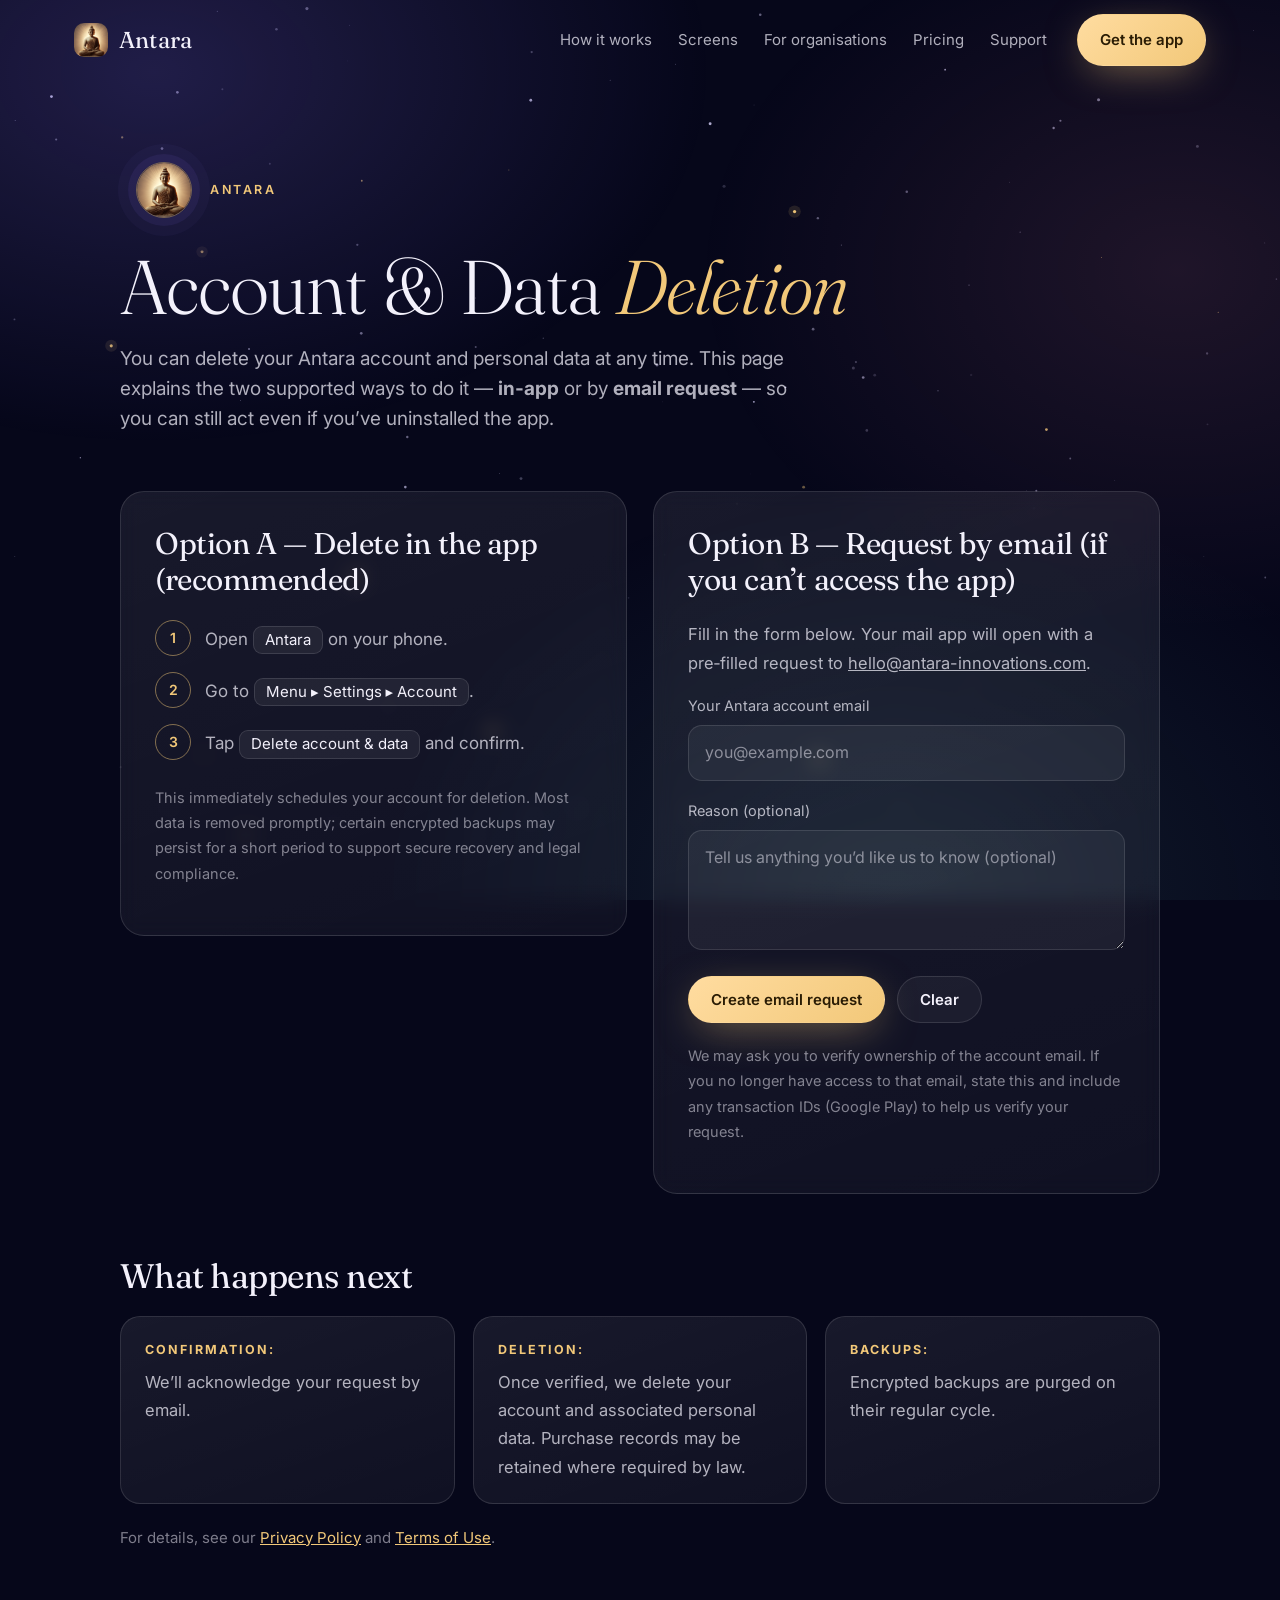
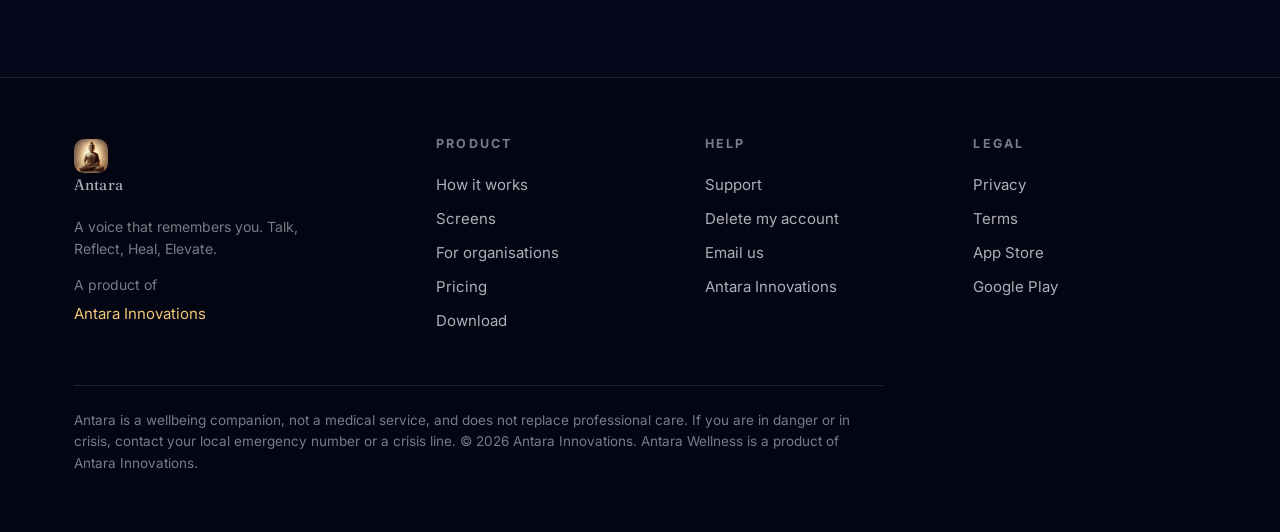
==== commit 9cc1f135: "update" ====
--- a/delete/index.html
+++ b/delete/index.html
@@ -1,100 +1,91 @@
 <!doctype html>
-<html lang="en">
+<html lang="en-GB">
 <head>
-  <meta charset="utf-8" />
-  <title>Antara — Account Deletion</title>
-  <meta name="viewport" content="width=device-width, initial-scale=1" />
-  <meta name="color-scheme" content="dark" />
-  <meta name="description" content="Delete your account and data." />
-  <link rel="preconnect" href="https://fonts.gstatic.com" crossorigin>
-  <link href="https://fonts.googleapis.com/css2?family=Inter:wght@400;600;800&display=swap" rel="stylesheet">
-  <link rel="icon" href="../favicon.ico">
-  <link rel="stylesheet" href="../assets/site.css" />
+<meta charset="utf-8">
+<title>Antara — Account Deletion</title>
+<meta name="description" content="How to delete your Antara account and personal data.">
+<link rel="canonical" href="https://www.antara.icu/delete/">
+<meta name="viewport" content="width=device-width,initial-scale=1,viewport-fit=cover">
+<meta name="color-scheme" content="dark">
+<meta name="theme-color" content="#06071a">
+<link rel="icon" href="../favicon.ico">
+<link rel="apple-touch-icon" href="../apple-touch-icon.png">
+<link rel="preconnect" href="https://fonts.googleapis.com">
+<link rel="preconnect" href="https://fonts.gstatic.com" crossorigin>
+<link rel="stylesheet" href="../assets/antara.css">
 </head>
 <body>
-  <div class="topbar">
-    <div class="nav">
-      <a class="brand" href="../">
-        <span class="logo"><img src="../assets/antra-icon-512.png" alt="Antara" /></span>
-        <b>Antara</b>
-      </a>
-      <div class="navlinks">
-        <a data-nav href="../">Home</a>
-        <a data-nav href="../product/">Product</a>
-        <a data-nav href="../pricing/">Pricing</a>
-        <a data-nav href="../support/">Support</a>
-        <a data-nav href="../privacy/">Privacy</a>
-      </div>
-      <div class="cta">
-        <a class="btn ghost" href="../download/">Get the app</a>
-        <a class="btn primary" href="../pricing/">Start free</a>
-      </div>
-    </div>
-  </div>
+<canvas id="sky" aria-hidden="true"></canvas><div class="aurora" aria-hidden="true"></div>
+<header class="nav"><div class="in">
+  <a class="brand" href="../"><img src="../assets/antra-icon-512.png" alt="" width="34" height="34"><span>Antara</span></a>
+  <nav class="links" id="links" aria-label="Main">
+    <a href="../product/">How it works</a><a href="../screens/">Screens</a><a href="../partners/">For organisations</a><a href="../pricing/">Pricing</a><a href="../support/">Support</a>
+    <a class="btn gold" href="../download/">Get the app</a>
+  </nav>
+  <button class="burger" aria-label="Menu" aria-expanded="false" aria-controls="links"><span></span><span></span></button>
+</div></header>
 
-  <div class="wrap">
-    <div class='card'><div class='pad'>
-<header>
-<img alt="Antara" src="../avatar.png"/>
-<h1>Antara</h1>
-</header>
-<div class="headline">Account &amp; Data Deletion</div>
-<p class="lead">You can delete your Antara account and personal data at any time. This page explains the two supported ways to do it — <strong>in‑app</strong> or by <strong>email request</strong> — so you can still act even if you’ve uninstalled the app.</p>
-<section aria-labelledby="inapp" class="section grid">
-<div class="box col-6">
+<main>
+<section class="lg-hero"><div class="wrap lg-wide">
+  <p class="eyebrow rv"><span class="lg-orb"><img src="../avatar.png" alt="" width="56" height="56"></span>Antara</p>
+  <h1 class="rv d1">Account &amp; Data <em>Deletion</em></h1>
+  <p class="lead rv d2">You can delete your Antara account and personal data at any time. This page explains the two supported ways to do it — <strong>in‑app</strong> or by <strong>email request</strong> — so you can still act even if you’ve uninstalled the app.</p>
+</div></section>
+<section class="lg-body"><div class="wrap">
+  <div class="lg-two">
+<div class="lg-card lg-opt rv">
 <h2 id="inapp">Option A — Delete in the app (recommended)</h2>
-<ol>
+<ol class="lg-steps">
 <li>Open <span class="kbd">Antara</span> on your phone.</li>
 <li>Go to <span class="kbd">Menu ▸ Settings ▸ Account</span>.</li>
 <li>Tap <span class="kbd">Delete account &amp; data</span> and confirm.</li>
 </ol>
 <p class="note">This immediately schedules your account for deletion. Most data is removed promptly; certain encrypted backups may persist for a short period to support secure recovery and legal compliance.</p>
 </div>
-<div class="box col-6">
+<div class="lg-card lg-opt rv d1">
 <h2 id="emailopt">Option B — Request by email (if you can’t access the app)</h2>
 <p>Fill in the form below. Your mail app will open with a pre‑filled request to <a href="mailto:hello@antara-innovations.com">hello@antara-innovations.com</a>.</p>
 <form aria-label="Email deletion request form" id="delForm">
-<div class="row">
+<div class="lg-field">
 <label for="email">Your Antara account email</label>
 <input autocomplete="email" id="email" name="email" placeholder="you@example.com" required="" type="email"/>
 </div>
-<div class="row">
+<div class="lg-field">
 <label for="reason">Reason (optional)</label>
 <textarea id="reason" name="reason" placeholder="Tell us anything you’d like us to know (optional)"></textarea>
 </div>
-<div class="actions">
-<button class="btn primary" type="submit">Create email request</button>
+<div class="lg-actions">
+<button class="btn gold" type="submit">Create email request</button>
 <button class="btn" type="reset">Clear</button>
 </div>
 <p class="note">We may ask you to verify ownership of the account email. If you no longer have access to that email, state this and include any transaction IDs (Google Play) to help us verify your request.</p>
 </form>
-</div>
-</section>
-<section class="section">
+</div>  </div>
+  <div class="lg-wrap2"><div class="lg-next rv">
 <h2>What happens next</h2>
-<ul>
+<ul class="lg-nl">
 <li><strong>Confirmation:</strong> We’ll acknowledge your request by email.</li>
 <li><strong>Deletion:</strong> Once verified, we delete your account and associated personal data. Purchase records may be retained where required by law.</li>
 <li><strong>Backups:</strong> Encrypted backups are purged on their regular cycle.</li>
 </ul>
 <p class="note">For details, see our <a href="/privacy/">Privacy Policy</a> and <a href="/terms/">Terms of Use</a>.</p>
-</section>
-<footer>© Antara. All rights reserved.</footer>
 </div></div>
-    <div class="footer">
-      <div class="row">
-        <small>© 2026 Antara. Calm science, real life.</small>
-        <div style="display:flex;gap:14px;flex-wrap:wrap">
-          <a href="../terms/">Terms</a>
-          <a href="../privacy/">Privacy</a>
-          <a href="../delete/">Account deletion</a>
-        </div>
-      </div>
-    </div>
+</div></section>
+</main>
+<footer><div class="wrap">
+  <div class="foot">
+    <div><a class="brand" href="../"><img src="../assets/antra-icon-512.png" alt="" width="34" height="34"><span>Antara</span></a>
+      <p class="small" style="margin-top:14px;max-width:30ch">A voice that remembers you. Talk, Reflect, Heal, Elevate.</p>
+      <p class="small" style="margin-top:10px">A product of <a href="https://www.antara-innovations.com/" target="_blank" rel="noopener" style="color:var(--gold)">Antara Innovations</a></p></div>
+    <div><h4>Product</h4><a href="../product/">How it works</a><a href="../screens/">Screens</a><a href="../partners/">For organisations</a><a href="../pricing/">Pricing</a><a href="../download/">Download</a></div>
+    <div><h4>Help</h4><a href="../support/">Support</a><a href="../delete/">Delete my account</a><a href="mailto:hello@antara-innovations.com">Email us</a><a href="https://www.antara-innovations.com/" target="_blank" rel="noopener">Antara Innovations</a></div>
+    <div><h4>Legal</h4><a href="../privacy/">Privacy</a><a href="../terms/">Terms</a><a href="https://apps.apple.com/us/app/antara-wellness/id6755032385" target="_blank" rel="noopener">App Store</a><a href="https://play.google.com/store/apps/details?id=com.antara.health" target="_blank" rel="noopener">Google Play</a></div>
   </div>
-
-  <script src="../assets/site.js"></script>
-  <script>
+  <p class="disc">Antara is a wellbeing companion, not a medical service, and does not replace professional care. If you are in danger or in crisis, contact your local emergency number or a crisis line. &copy; <span data-year>2026</span> Antara Innovations. Antara Wellness is a product of Antara Innovations.</p>
+</div></footer>
+<script src="../assets/legal.js" defer></script>
+<script src="../assets/antara.js" defer></script>
+<script>
 (function(){
   var f=document.getElementById('delForm'); if(!f) return;
   f.addEventListener('submit',function(e){
--- a/assets/antara.css
+++ b/assets/antara.css
@@ -0,0 +1,488 @@
+/* Antara site 2.0 */
+@import url('https://fonts.googleapis.com/css2?family=Fraunces:ital,opsz,wght@0,9..144,300;0,9..144,400;0,9..144,600;1,9..144,300;1,9..144,400&family=Inter:wght@400;500;600;700&display=swap');
+
+:root{
+  --ink:#06071a;
+  --ink2:#0b0c26;
+  --panel:rgba(255,255,255,.045);
+  --panel2:rgba(255,255,255,.075);
+  --line:rgba(255,255,255,.12);
+  --text:#f3f1fb;
+  --muted:rgba(243,241,251,.72);
+  --faint:rgba(243,241,251,.5);
+  --gold:#f2c879;
+  --gold2:#ffdca0;
+  --violet:#8d78ff;
+  --lilac:#c9b8ff;
+  --teal:#7fe3df;
+  --rose:#ff8fb3;
+  --serif:'Fraunces',Georgia,'Times New Roman',serif;
+  --sans:'Inter',system-ui,-apple-system,'Segoe UI',Roboto,Arial,sans-serif;
+  --max:1180px;
+  --ease:cubic-bezier(.2,.7,.2,1);
+}
+*{box-sizing:border-box}
+html{scroll-behavior:smooth;-webkit-text-size-adjust:100%}
+body{
+  margin:0;font-family:var(--sans);color:var(--text);background:var(--ink);
+  line-height:1.6;font-size:17px;overflow-x:hidden;-webkit-font-smoothing:antialiased;
+}
+img,video,svg{max-width:100%;display:block}
+a{color:inherit}
+:focus-visible{outline:2px solid var(--gold);outline-offset:3px;border-radius:6px}
+::selection{background:rgba(242,200,121,.35)}
+
+#sky{position:fixed;inset:0;width:100%;height:100%;z-index:0;pointer-events:none}
+.aurora{position:fixed;inset:0;z-index:0;pointer-events:none;
+  background:
+   radial-gradient(900px 600px at 12% 8%,rgba(141,120,255,.20),transparent 62%),
+   radial-gradient(800px 600px at 92% 30%,rgba(255,143,179,.10),transparent 60%),
+   radial-gradient(900px 700px at 70% 100%,rgba(127,227,223,.10),transparent 60%);
+}
+main,header.nav,footer{position:relative;z-index:2}
+
+.wrap{max-width:var(--max);margin:0 auto;padding:0 24px}
+section{position:relative;padding:112px 0}
+.eyebrow{font-size:12.5px;letter-spacing:.2em;text-transform:uppercase;color:var(--gold);font-weight:600;margin:0 0 18px}
+h1,h2,h3{font-family:var(--serif);font-weight:300;letter-spacing:-.015em;margin:0}
+h1{font-size:clamp(44px,7vw,92px);line-height:1.02}
+h2{font-size:clamp(34px,4.8vw,62px);line-height:1.06}
+h3{font-size:24px;line-height:1.2;font-weight:400}
+em{font-style:italic}
+h1 em,h2 em{color:var(--gold)}
+p{margin:0 0 1em}
+.lead{font-size:clamp(18px,2vw,21px);color:var(--muted);max-width:56ch}
+.muted{color:var(--muted)}
+.small{font-size:14px;color:var(--faint)}
+
+/* nav */
+header.nav{position:fixed;top:0;left:0;right:0;z-index:50;transition:background .3s,backdrop-filter .3s,border-color .3s;border-bottom:1px solid transparent}
+header.nav.scrolled{background:rgba(6,7,26,.72);backdrop-filter:blur(18px) saturate(1.4);-webkit-backdrop-filter:blur(18px) saturate(1.4);border-color:var(--line)}
+.nav .in{max-width:var(--max);margin:0 auto;padding:14px 24px;display:flex;align-items:center;gap:28px}
+.brand{display:flex;align-items:center;gap:11px;text-decoration:none;font-family:var(--serif);font-size:23px;letter-spacing:.01em}
+.brand img{width:34px;height:34px;border-radius:10px;object-fit:cover}
+.links{display:flex;gap:26px;margin-left:auto;align-items:center}
+.links a{text-decoration:none;font-size:15px;color:var(--muted);transition:color .2s}
+.links a:hover,.links a[aria-current]{color:var(--text)}
+.nav .btn{margin-left:4px}
+.burger{display:none;margin-left:auto;background:none;border:1px solid var(--line);border-radius:12px;width:44px;height:44px;color:var(--text);cursor:pointer}
+.burger span{display:block;width:18px;height:1.5px;background:currentColor;margin:5px auto;transition:.25s}
+
+/* buttons */
+.btn{display:inline-flex;align-items:center;gap:10px;padding:13px 22px;border-radius:999px;font-weight:600;font-size:15px;text-decoration:none;border:1px solid var(--line);background:var(--panel);color:var(--text);cursor:pointer;transition:transform .25s var(--ease),background .25s,border-color .25s,box-shadow .25s;font-family:var(--sans)}
+.btn:hover{transform:translateY(-2px);background:var(--panel2);border-color:rgba(255,255,255,.25)}
+.btn.gold{background:linear-gradient(135deg,var(--gold2),var(--gold));color:#2a1c04;border-color:transparent;box-shadow:0 10px 40px -10px rgba(242,200,121,.55)}
+.btn.gold:hover{box-shadow:0 14px 48px -8px rgba(242,200,121,.75);background:linear-gradient(135deg,#ffe6b8,var(--gold))}
+.btn svg{width:18px;height:18px;flex:none}
+.btn.lg{padding:16px 28px;font-size:16px}
+.row{display:flex;gap:12px;flex-wrap:wrap;align-items:center}
+
+/* hero */
+.hero{padding:150px 0 90px;min-height:100svh;display:flex;align-items:center}
+.hero .grid{display:grid;grid-template-columns:1.05fr .95fr;gap:56px;align-items:center}
+.hero h1{margin-bottom:26px}
+.hero .lead{margin-bottom:34px}
+.hero .fine{margin-top:22px;max-width:52ch}
+.stage{position:relative;display:flex;justify-content:center;align-items:center;min-height:560px}
+.faceFrame{position:relative;width:min(420px,78vw);aspect-ratio:505/585;border-radius:30px;overflow:hidden;box-shadow:0 0 0 1px rgba(255,255,255,.14),0 40px 120px -20px rgba(141,120,255,.6),0 0 140px -10px rgba(242,200,121,.25);transform:rotate(-2deg);background:#000}
+.faceFrame video,.faceFrame img{width:100%;height:100%;object-fit:cover}
+.glowring{position:absolute;inset:-30px;border-radius:50px;background:conic-gradient(from 0deg,transparent,rgba(242,200,121,.35),transparent 40%,rgba(141,120,255,.45),transparent 80%);filter:blur(28px);animation:spin 14s linear infinite;z-index:-1;opacity:.8}
+@keyframes spin{to{transform:rotate(360deg)}}
+.floatPhone{position:absolute;right:-6px;bottom:-24px;width:min(200px,36vw);border-radius:26px;overflow:hidden;box-shadow:0 0 0 1px rgba(255,255,255,.18),0 30px 70px -10px rgba(0,0,0,.8);animation:bob 7s ease-in-out infinite;background:#0b0c26}
+.floatPhone img{width:100%;height:auto}
+@keyframes bob{50%{transform:translateY(-14px)}}
+.statechips{position:absolute;left:-6px;bottom:44px;display:flex;flex-direction:column;gap:8px}
+.chip{display:flex;align-items:center;gap:9px;padding:9px 15px;border-radius:999px;background:rgba(10,10,32,.72);backdrop-filter:blur(12px);border:1px solid var(--line);font-size:13.5px;color:var(--muted);transition:.5s;opacity:.55;transform:translateX(0)}
+.chip i{width:8px;height:8px;border-radius:50%;background:var(--lilac)}
+.chip.on{opacity:1;color:var(--text);border-color:rgba(242,200,121,.5);transform:translateX(8px)}
+.chip.on i{background:var(--gold);box-shadow:0 0 12px var(--gold)}
+.scrollhint{position:absolute;left:50%;bottom:26px;transform:translateX(-50%);font-size:12px;letter-spacing:.2em;text-transform:uppercase;color:var(--faint)}
+
+/* marquee */
+.marquee{padding:26px 0;border-block:1px solid var(--line);overflow:hidden;background:rgba(255,255,255,.02)}
+.marquee .track{display:flex;gap:56px;width:max-content;animation:slide 48s linear infinite;font-family:var(--serif);font-style:italic;font-size:26px;color:var(--muted);white-space:nowrap}
+.marquee .track span:nth-child(even){color:var(--gold)}
+@keyframes slide{to{transform:translateX(-50%)}}
+.marquee:hover .track{animation-play-state:paused}
+
+/* reveal */
+.rv{opacity:0;transform:translateY(28px);transition:opacity .9s var(--ease),transform .9s var(--ease)}
+.rv.in{opacity:1;transform:none}
+.rv.d1{transition-delay:.1s}.rv.d2{transition-delay:.2s}.rv.d3{transition-delay:.3s}
+
+/* split layout */
+.split{display:grid;grid-template-columns:1fr 1fr;gap:72px;align-items:center}
+.split.flip .copy{order:2}
+.split .copy h2{margin-bottom:22px}
+.phone{position:relative;border-radius:38px;overflow:hidden;background:#0b0c26;box-shadow:0 0 0 1px rgba(255,255,255,.16),0 50px 100px -30px rgba(141,120,255,.55),0 20px 40px -20px #000}
+.phone img{width:100%;height:auto}
+.phoneWrap{position:relative;display:flex;justify-content:center}
+.phoneWrap .phone{width:min(330px,76vw)}
+.phoneWrap::before{content:"";position:absolute;width:min(420px,100%);height:420px;border-radius:50%;background:radial-gradient(circle,rgba(141,120,255,.35),transparent 65%);top:50%;left:50%;transform:translate(-50%,-50%);z-index:-1;filter:blur(20px)}
+.wide{border-radius:26px;overflow:hidden;box-shadow:0 0 0 1px rgba(255,255,255,.14),0 40px 90px -30px rgba(141,120,255,.5)}
+.ticks{list-style:none;padding:0;margin:26px 0 0;display:grid;gap:14px}
+.ticks li{display:flex;gap:14px;align-items:flex-start;color:var(--muted)}
+.ticks li b{color:var(--text);font-weight:600}
+.ticks li::before{content:"";flex:none;width:9px;height:9px;margin-top:9px;border-radius:50%;background:var(--gold);box-shadow:0 0 12px rgba(242,200,121,.7)}
+
+/* doors */
+.doorTabs{display:flex;gap:10px;flex-wrap:wrap;margin:34px 0 30px}
+.doorTabs button{font-family:var(--serif);font-size:24px;font-style:italic;font-weight:300;padding:10px 24px;border-radius:999px;border:1px solid var(--line);background:transparent;color:var(--faint);cursor:pointer;transition:.3s}
+.doorTabs button:hover{color:var(--text)}
+.doorTabs button[aria-selected=true]{color:#2a1c04;background:linear-gradient(135deg,var(--gold2),var(--gold));border-color:transparent;font-style:normal;font-weight:400}
+.doorPanel{display:none;animation:fadeUp .6s var(--ease)}
+.doorPanel.on{display:block}
+@keyframes fadeUp{from{opacity:0;transform:translateY(12px)}to{opacity:1;transform:none}}
+.doorPanel h3{font-size:clamp(26px,3vw,38px);margin-bottom:14px;font-style:italic}
+.quote{margin:22px 0 0;padding:18px 22px;border-left:2px solid var(--gold);background:var(--panel);border-radius:0 16px 16px 0;font-family:var(--serif);font-style:italic;font-size:19px;color:var(--text)}
+.quote small{display:block;font-family:var(--sans);font-style:normal;font-size:12.5px;color:var(--faint);margin-top:8px}
+.doorShots{position:relative;min-height:600px;display:flex;justify-content:center}
+.doorShots .phone{position:absolute;top:0;width:min(320px,74vw);opacity:0;transform:scale(.94) translateY(20px);transition:opacity .6s var(--ease),transform .7s var(--ease);pointer-events:none}
+.doorShots .phone.on{opacity:1;transform:none}
+.doorShots .phone.wideShot{width:min(560px,100%);border-radius:26px;top:40px}
+
+/* face section */
+.faceBig{position:relative;max-width:520px;margin:0 auto}
+.faceBig .faceFrame{width:100%;transform:none}
+.stateList{display:grid;gap:12px;margin:30px 0 0}
+.stateList div{display:flex;gap:16px;align-items:baseline;padding:14px 0;border-bottom:1px solid var(--line)}
+.stateList b{font-family:var(--serif);font-weight:400;font-size:22px;min-width:120px}
+.stateList span{color:var(--muted)}
+.notice{margin-top:26px;padding:16px 20px;border:1px solid var(--line);border-radius:16px;background:var(--panel);font-size:15px;color:var(--muted)}
+
+/* mechanism */
+.steps{display:grid;grid-template-columns:repeat(3,1fr);gap:18px;margin-top:48px}
+.steps.c2{grid-template-columns:repeat(2,1fr)}.steps.c4{grid-template-columns:repeat(4,1fr)}
+.card{padding:30px;border-radius:24px;background:var(--panel);border:1px solid var(--line);transition:transform .4s var(--ease),border-color .4s,background .4s}
+.card:hover{transform:translateY(-4px);border-color:rgba(242,200,121,.35);background:var(--panel2)}
+.card .n{font-family:var(--serif);font-style:italic;font-size:15px;color:var(--gold);margin-bottom:16px;display:block}
+.card h3{margin-bottom:10px}
+.card p{color:var(--muted);margin:0;font-size:16px}
+
+/* inner sky */
+.skyBox{position:relative;border-radius:30px;border:1px solid var(--line);background:radial-gradient(900px 500px at 50% 0%,rgba(141,120,255,.16),transparent 70%),rgba(8,9,30,.65);overflow:hidden;margin-top:44px}
+.skyHead{display:flex;justify-content:space-between;align-items:center;gap:16px;flex-wrap:wrap;padding:18px 24px;border-bottom:1px solid var(--line)}
+.seg{display:inline-flex;border:1px solid var(--line);border-radius:999px;padding:4px;background:rgba(255,255,255,.03)}
+.seg button{border:0;background:none;color:var(--faint);font-family:var(--sans);font-size:14px;padding:9px 18px;border-radius:999px;cursor:pointer;transition:.3s}
+.seg button[aria-pressed=true]{background:var(--panel2);color:var(--text);box-shadow:inset 0 0 0 1px rgba(242,200,121,.4)}
+.skyGrid{display:grid;grid-template-columns:repeat(3,1fr)}
+.skyCol{padding:22px 24px 28px;border-right:1px solid var(--line);min-height:300px}
+.skyCol:last-child{border-right:0}
+.skyCol h4{margin:0 0 18px;font-size:12px;letter-spacing:.2em;text-transform:uppercase;color:var(--faint);font-weight:600}
+.starList{display:flex;flex-wrap:wrap;gap:14px 20px;align-items:center}
+.star{position:relative;border:0;background:none;color:var(--text);cursor:pointer;font-family:var(--serif);font-size:17px;padding:6px 4px 6px 30px;transition:opacity .6s,transform .6s}
+.star::before{content:"";position:absolute;left:4px;top:50%;width:var(--s,14px);height:var(--s,14px);transform:translateY(-50%);background:var(--gold);clip-path:polygon(50% 0,61% 39%,100% 50%,61% 61%,50% 100%,39% 61%,0 50%,39% 39%);filter:drop-shadow(0 0 8px rgba(242,200,121,.9));transition:.5s}
+.star[data-s="2"]{--s:19px}.star[data-s="3"]{--s:25px}
+.star.faint{opacity:.55;color:var(--muted)}
+.star.faint::before{background:transparent;clip-path:none;border:1.5px dotted var(--gold);border-radius:50%;filter:none;width:12px;height:12px;left:6px}
+.star.hidden{opacity:0;pointer-events:none;transform:scale(.8)}
+.star.active{color:var(--gold2)}
+.skyNote{padding:20px 24px;border-top:1px solid var(--line);min-height:92px;background:rgba(255,255,255,.025);font-family:var(--serif);font-style:italic;font-size:19px;color:var(--text)}
+.skyNote small{display:block;font-family:var(--sans);font-style:normal;font-size:13px;color:var(--faint);margin-top:6px}
+.ghost{color:var(--faint);font-size:14px;font-family:var(--sans);font-style:italic}
+
+/* signals */
+.toggleRows{display:grid;gap:12px;margin-top:28px}
+.trow{display:flex;gap:16px;align-items:center;padding:16px 18px;border:1px solid var(--line);border-radius:18px;background:var(--panel)}
+.trow .ic{width:42px;height:42px;border-radius:12px;display:grid;place-items:center;background:rgba(141,120,255,.18);color:var(--lilac);flex:none}
+.trow .ic svg{width:21px;height:21px}
+.trow b{display:block;font-weight:600;font-size:16px}
+.trow span{font-size:14.5px;color:var(--muted)}
+.sw{margin-left:auto;width:46px;height:27px;border-radius:99px;background:rgba(255,255,255,.14);position:relative;flex:none;border:0;cursor:pointer;transition:.3s}
+.sw::after{content:"";position:absolute;top:3px;left:3px;width:21px;height:21px;border-radius:50%;background:#fff;transition:.3s}
+.sw[aria-checked=true]{background:var(--gold)}
+.sw[aria-checked=true]::after{transform:translateX(19px)}
+
+/* coaches */
+.coaches{display:grid;grid-template-columns:repeat(4,1fr);gap:14px;margin-top:44px}
+.coach{padding:24px 22px;border-radius:22px;background:var(--panel);border:1px solid var(--line);transition:.4s var(--ease)}
+.coach:hover{transform:translateY(-5px);border-color:rgba(242,200,121,.4);background:var(--panel2)}
+.coach .ci{width:46px;height:46px;border-radius:50%;border:1.5px solid var(--gold);display:grid;place-items:center;color:var(--gold);margin-bottom:18px}
+.coach .ci svg{width:22px;height:22px}
+.coach h3{font-size:22px;margin-bottom:6px}
+.coach p{color:var(--muted);font-size:15px;margin:0}
+
+/* breath */
+.breathBox{display:grid;grid-template-columns:1fr 1fr;gap:56px;align-items:center;margin-top:44px;padding:44px;border-radius:32px;border:1px solid var(--line);background:linear-gradient(160deg,rgba(141,120,255,.12),rgba(127,227,223,.05));}
+.orbWrap{display:grid;place-items:center;aspect-ratio:1;max-width:380px;width:100%;margin:0 auto;position:relative}
+.orb{width:46%;height:46%;border-radius:50%;background:radial-gradient(circle at 35% 30%,#fff,var(--a,#9ec5ff) 35%,var(--b,#b69cff) 100%);box-shadow:0 0 80px var(--a,#9ec5ff),0 0 160px -20px var(--b,#b69cff);transition:transform var(--dur,4s) ease-in-out;transform:scale(var(--sc,.7))}
+.ringO{position:absolute;inset:6%;border-radius:50%;border:1px solid rgba(255,255,255,.18)}
+.ringO.r2{inset:-2%;opacity:.5}
+.orbLabel{position:absolute;text-align:center;pointer-events:none}
+.orbLabel b{display:block;font-family:var(--serif);font-weight:300;font-size:30px;color:#1a1238;mix-blend-mode:normal}
+.orbLabel span{font-size:15px;color:#1a1238;font-weight:600}
+.pchips{display:flex;flex-wrap:wrap;gap:8px;margin:22px 0}
+.pchips button{border:1px solid var(--line);background:transparent;color:var(--muted);padding:9px 16px;border-radius:999px;font-size:14.5px;cursor:pointer;font-family:var(--sans);transition:.25s}
+.pchips button:hover{color:var(--text)}
+.pchips button[aria-pressed=true]{background:var(--panel2);color:var(--text);border-color:rgba(242,200,121,.5)}
+.pinfo h3{margin-bottom:8px}
+.pinfo .pat{font-family:var(--serif);font-style:italic;color:var(--gold);font-size:20px;margin-bottom:12px}
+
+/* playbox */
+.pbList{display:grid;grid-template-columns:repeat(5,1fr);gap:14px;margin-top:44px}
+.pb{padding:24px 20px;border-radius:22px;background:var(--panel);border:1px solid var(--line);border-top:3px solid var(--c);transition:.4s var(--ease)}
+.pb:hover{transform:translateY(-5px);background:var(--panel2)}
+.pb h3{font-size:21px;margin-bottom:8px}
+.pb p{font-size:14.5px;color:var(--muted);margin:0}
+
+/* safety */
+.safety{background:linear-gradient(180deg,transparent,rgba(12,10,40,.7) 18%,rgba(12,10,40,.7) 82%,transparent)}
+.planList{list-style:none;counter-reset:p;margin:28px 0 0;padding:0;display:grid;gap:2px}
+.planList li{counter-increment:p;display:flex;gap:16px;padding:14px 0;border-bottom:1px solid var(--line);color:var(--muted)}
+.planList li::before{content:counter(p);font-family:var(--serif);font-style:italic;color:var(--gold);min-width:22px}
+.planList li b{color:var(--text);font-weight:500}
+.rules{display:grid;grid-template-columns:repeat(3,1fr);gap:16px;margin-top:56px}
+.rule{padding:26px;border-radius:22px;border:1px solid var(--line);background:var(--panel)}
+.rule h3{font-size:20px;margin-bottom:8px;font-family:var(--sans);font-weight:600;letter-spacing:0}
+.rule p{margin:0;color:var(--muted);font-size:15.5px}
+.rule .x{color:var(--rose);font-size:12.5px;letter-spacing:.14em;text-transform:uppercase;font-weight:700;display:block;margin-bottom:10px}
+
+/* habits */
+.habits{display:grid;grid-template-columns:repeat(3,1fr);gap:18px;margin-top:48px}
+
+/* privacy */
+.privGrid{display:grid;grid-template-columns:repeat(2,1fr);gap:16px;margin-top:44px}
+.priv{display:flex;gap:18px;padding:26px;border-radius:22px;border:1px solid var(--line);background:var(--panel)}
+.priv svg{width:26px;height:26px;color:var(--teal);flex:none;margin-top:3px}
+.priv h3{font-family:var(--sans);font-weight:600;font-size:17px;margin-bottom:6px}
+.priv p{margin:0;color:var(--muted);font-size:15.5px}
+
+/* faq */
+.faq{max-width:820px;margin:44px auto 0}
+details{border-bottom:1px solid var(--line);padding:0}
+summary{cursor:pointer;list-style:none;padding:22px 0;font-family:var(--serif);font-size:24px;display:flex;justify-content:space-between;gap:20px;align-items:center}
+summary::-webkit-details-marker{display:none}
+summary::after{content:"+";font-family:var(--sans);font-size:26px;color:var(--gold);transition:.3s}
+details[open] summary::after{transform:rotate(45deg)}
+details p{color:var(--muted);padding:0 0 24px;margin:0;max-width:68ch}
+
+/* final */
+.final{text-align:center;padding:130px 0 120px}
+.final .logo{width:92px;height:92px;border-radius:26px;margin:0 auto 30px;box-shadow:0 0 80px rgba(242,200,121,.35)}
+.final h2{font-size:clamp(40px,6vw,80px);margin-bottom:22px}
+.final .row{justify-content:center;margin-top:34px}
+.qr{display:inline-flex;align-items:center;gap:18px;margin-top:40px;padding:16px 22px;border-radius:20px;border:1px solid var(--line);background:var(--panel);text-align:left}
+.qr .code{width:96px;height:96px;background:#fff;border-radius:12px;padding:6px}
+.qr .code svg{width:100%;height:100%}
+.qr p{margin:0;font-size:14.5px;color:var(--muted);max-width:22ch}
+.qr b{display:block;color:var(--text)}
+
+/* footer */
+footer{border-top:1px solid var(--line);padding:56px 0 44px;background:rgba(4,5,18,.8)}
+.foot{display:grid;grid-template-columns:1.4fr 1fr 1fr 1fr;gap:36px}
+.foot h4{margin:0 0 14px;font-size:12.5px;letter-spacing:.18em;text-transform:uppercase;color:var(--faint)}
+.foot a{display:block;text-decoration:none;color:var(--muted);padding:5px 0;font-size:15px}
+.foot a:hover{color:var(--gold)}
+.disc{margin-top:40px;padding-top:24px;border-top:1px solid var(--line);font-size:13.5px;color:var(--faint);max-width:90ch}
+
+/* modal */
+.modal{position:fixed;inset:0;z-index:100;display:none;place-items:center;background:rgba(3,4,14,.88);backdrop-filter:blur(10px);padding:20px}
+.modal.on{display:grid;animation:fadeUp .35s}
+.modal .box{position:relative;max-height:92vh;aspect-ratio:1080/1350;height:min(92vh,880px);border-radius:24px;overflow:hidden;box-shadow:0 0 0 1px var(--line),0 60px 160px -20px rgba(141,120,255,.6);background:#000}
+.modal video{width:100%;height:100%;object-fit:contain;background:#000}
+.modal .x{position:absolute;top:12px;right:12px;z-index:3;width:42px;height:42px;border-radius:50%;border:1px solid var(--line);background:rgba(6,7,26,.7);color:#fff;font-size:20px;cursor:pointer}
+
+/* mobile cta */
+.mcta{position:fixed;left:12px;right:12px;bottom:12px;z-index:60;display:none;padding:10px;border-radius:20px;background:rgba(10,10,34,.86);backdrop-filter:blur(16px);border:1px solid var(--line);transform:translateY(140%);transition:transform .45s var(--ease)}
+.mcta.on{transform:none}
+.mcta .btn{width:100%;justify-content:center}
+
+/* inner pages */
+.pageHead{padding:170px 0 60px;text-align:left}
+.pageHead h1{font-size:clamp(40px,6vw,76px);margin-bottom:22px}
+.prose{max-width:760px}
+.prose h2{font-size:34px;margin:56px 0 16px}
+.prose p,.prose li{color:var(--muted)}
+.pricebox{display:grid;grid-template-columns:1.1fr .9fr;gap:20px;margin-top:20px}
+.pcard{padding:38px;border-radius:30px;border:1px solid var(--line);background:var(--panel)}
+.pcard.hot{border-color:rgba(242,200,121,.5);background:linear-gradient(160deg,rgba(242,200,121,.1),rgba(141,120,255,.1))}
+.pcard h3{font-size:30px;margin-bottom:6px}
+.pcard ul{list-style:none;padding:0;margin:22px 0 28px;display:grid;gap:12px}
+.pcard li{display:flex;gap:12px;color:var(--muted)}
+.pcard li::before{content:"✓";color:var(--gold);font-weight:700}
+.gallery{display:grid;grid-template-columns:repeat(4,1fr);gap:22px;margin-top:20px}
+.gallery figure{margin:0}
+.gallery figcaption{margin-top:14px;font-size:15px;color:var(--muted)}
+.gallery figcaption b{display:block;color:var(--text);font-family:var(--serif);font-size:20px;font-weight:400;margin-bottom:2px}
+.gallery .phone{border-radius:30px}
+.gallery .wideFig{grid-column:span 2}
+
+@media (max-width:980px){
+  section{padding:84px 0}
+  .hero{padding-top:120px}
+  .hero .grid,.split,.breathBox{grid-template-columns:1fr;gap:44px}
+  .split.flip .copy{order:0}
+  .stage{min-height:0;padding-bottom:30px}
+  .steps,.habits,.rules,.steps.c2{grid-template-columns:1fr}
+  .steps.c4{grid-template-columns:repeat(2,1fr)}
+  .coaches{grid-template-columns:repeat(2,1fr)}
+  .pbList{grid-template-columns:repeat(2,1fr)}
+  .privGrid,.pricebox{grid-template-columns:1fr}
+  .foot{grid-template-columns:1fr 1fr}
+  .gallery{grid-template-columns:repeat(2,1fr)}
+  .skyGrid{grid-template-columns:1fr}
+  .skyCol{border-right:0;border-bottom:1px solid var(--line);min-height:0}
+  .doorShots{min-height:560px}
+  .links{display:none}
+  .burger{display:block}
+  .nav .btn.gold{display:none}
+  .links.open{display:flex;position:fixed;top:68px;left:12px;right:12px;flex-direction:column;align-items:stretch;gap:0;padding:12px;border-radius:20px;background:rgba(8,9,30,.96);border:1px solid var(--line);backdrop-filter:blur(20px)}
+  .links.open a{padding:14px 12px;font-size:17px;border-bottom:1px solid var(--line)}
+  .mcta{display:block}
+  .breathBox{padding:26px}
+  .statechips{left:0}
+  .scrollhint{display:none}
+}
+@media (max-width:560px){
+  body{font-size:16px}
+  .wrap{padding:0 20px}
+  .coaches,.pbList,.gallery{grid-template-columns:1fr 1fr;gap:10px}
+  .gallery .wideFig{grid-column:span 2}
+  .foot{grid-template-columns:1fr}
+  .stateList b{min-width:96px;font-size:19px}
+  .doorTabs button{font-size:20px;padding:8px 18px}
+  summary{font-size:20px}
+  .floatPhone{width:34vw;right:-2px}
+}
+@media (prefers-reduced-motion:reduce){
+  *{animation:none!important;transition:none!important}
+  html{scroll-behavior:auto}
+  .rv{opacity:1;transform:none}
+}
+
+.stats{padding:0 0 10px}
+.statrow{display:grid;grid-template-columns:repeat(4,1fr);gap:10px;padding:56px 0 0}
+.stat{text-align:center;padding:10px}
+.stat b{display:block;font-family:var(--serif);font-weight:300;font-size:clamp(40px,5vw,64px);line-height:1;color:var(--gold);margin-bottom:10px}
+.stat span{font-size:14px;color:var(--muted);display:block;max-width:16ch;margin:0 auto}
+.skyCol{min-height:230px}
+@media (max-width:700px){.statrow{grid-template-columns:repeat(2,1fr);row-gap:26px}}
+
+main{overflow-x:clip}
+html{overflow-x:clip}
+
+.orgband{display:grid;grid-template-columns:1.2fr .8fr;gap:44px;align-items:center;padding:52px;border-radius:32px;border:1px solid var(--line);background:linear-gradient(150deg,rgba(242,200,121,.09),rgba(141,120,255,.12))}
+.orglist{list-style:none;margin:0;padding:0;display:grid;gap:12px}
+.orglist li{padding:16px 18px;border-radius:16px;background:var(--panel);border:1px solid var(--line)}
+.orglist b{display:block;font-weight:600}
+.orglist span{font-size:14.5px;color:var(--muted)}
+.routeBox{margin-top:44px;display:grid;grid-template-columns:1fr 1fr;gap:28px;padding:34px;border-radius:30px;border:1px solid var(--line);background:var(--panel)}
+.routeBtns{display:grid;gap:10px;align-content:start}
+.routeBtns button{text-align:left;padding:16px 20px;border-radius:16px;border:1px solid var(--line);background:transparent;color:var(--muted);font-family:var(--sans);font-size:16px;cursor:pointer;transition:.25s}
+.routeBtns button:hover{color:var(--text)}
+.routeBtns button[aria-pressed=true]{background:var(--panel2);color:var(--text);border-color:rgba(242,200,121,.55)}
+.routeOut{padding:10px 6px}
+.routeMail{font-family:var(--serif);font-size:clamp(22px,3vw,32px);color:var(--gold);word-break:break-all;margin:0}
+.dirTitle{font-family:var(--sans);font-size:13px;letter-spacing:.18em;text-transform:uppercase;color:var(--faint);font-weight:600;margin:46px 0 14px}
+.dir{display:grid;grid-template-columns:repeat(3,1fr);gap:14px}
+.dcard{position:relative;padding:24px;border-radius:20px;border:1px solid var(--line);background:var(--panel);display:flex;flex-direction:column;gap:6px;transition:.35s var(--ease)}
+.dcard:hover{border-color:rgba(242,200,121,.4);transform:translateY(-3px)}
+.dcard b{font-family:var(--serif);font-weight:400;font-size:21px}
+.dcard span{color:var(--muted);font-size:15px;flex:1}
+.dcard a{color:var(--gold);text-decoration:none;font-size:15px;margin-top:10px;word-break:break-all}
+.dcard a:hover{text-decoration:underline}
+.cpy{position:absolute;top:18px;right:18px;border:1px solid var(--line);background:transparent;color:var(--faint);font-size:12px;padding:5px 11px;border-radius:99px;cursor:pointer;font-family:var(--sans)}
+.cpy:hover{color:var(--text)}
+@media (max-width:980px){.orgband,.routeBox{grid-template-columns:1fr;padding:26px}.dir{grid-template-columns:1fr}}
+
+/* ---------- back to Antara Innovations ribbon ---------- */
+#aiBack{position:fixed;left:16px;bottom:16px;z-index:55;display:inline-flex;gap:8px;align-items:center;padding:10px 16px;border-radius:999px;background:rgba(10,10,34,.96);backdrop-filter:blur(14px);-webkit-backdrop-filter:blur(14px);color:#fff;border:1px solid rgba(242,200,121,.55);font-size:13px;font-weight:500;line-height:1;font-family:inherit;letter-spacing:.02em;text-decoration:none;box-shadow:0 8px 24px rgba(0,0,0,.35);opacity:0;transform:translateY(12px);transition:opacity .5s,transform .5s,background .25s,color .25s}
+#aiBack.on{opacity:1;transform:none}
+#aiBack:hover,#aiBack:focus-visible{background:var(--gold,#f2c879);color:#0a0a22!important;border-color:var(--gold,#f2c879)}
+#aiBack span{display:inline-block;transition:transform .25s}
+#aiBack:hover span{transform:translateX(-3px)}
+@media (max-width:980px){#aiBack{bottom:84px;left:12px;font-size:12.5px;padding:9px 14px}}
+@media print{#aiBack{display:none}}
+@media (prefers-reduced-motion:reduce){#aiBack{transition:none}}
+
+/* legal, support and delete pages */
+.lg-hero{padding:150px 0 28px}
+.lg-narrow{max-width:820px}
+.lg-hero h1{font-size:clamp(40px,6vw,76px);margin-bottom:18px}
+.lg-hero .wrap.lg-wide{max-width:1088px}
+.lg-hero .wrap.lg-wide2{max-width:1090px}
+.lg-hero .lead{font-size:clamp(16px,1.8vw,19px);margin-bottom:0}
+.lg-hero .eyebrow{display:flex;align-items:center;gap:12px}
+.lg-av,.lg-orb{display:inline-block;width:34px;height:34px;border-radius:50%;overflow:hidden;border:1px solid rgba(242,200,121,.45);flex:none}
+.lg-av img,.lg-orb img{width:100%;height:100%;object-fit:cover}
+.lg-orb{width:56px;height:56px;margin:12px 6px 12px 16px;box-shadow:0 0 0 8px rgba(141,120,255,.08),0 0 0 18px rgba(141,120,255,.04);animation:lgBreathe 4.5s ease-in-out infinite}
+@keyframes lgBreathe{0%,100%{box-shadow:0 0 0 7px rgba(141,120,255,.08),0 0 0 16px rgba(141,120,255,.04),0 0 24px rgba(242,200,121,.10);transform:scale(1)}50%{box-shadow:0 0 0 12px rgba(141,120,255,.11),0 0 0 26px rgba(141,120,255,.05),0 0 36px rgba(242,200,121,.22);transform:scale(1.04)}}
+.lg-body{padding:28px 0 112px}
+.lg-grid{display:grid;grid-template-columns:230px minmax(0,740px);gap:72px;justify-content:center}
+.lg-toc-wrap{position:relative}
+.lg-toc{position:sticky;top:104px;max-height:calc(100vh - 140px);overflow:auto;padding-right:6px}
+.lg-toc p{font-size:12.5px;letter-spacing:.2em;text-transform:uppercase;color:var(--gold);font-weight:600;margin:0 0 14px}
+.lg-toc ul{list-style:none;margin:0;padding:0;border-left:1px solid var(--line)}
+.lg-toc a{display:block;padding:7px 0 7px 16px;margin-left:-1px;border-left:2px solid transparent;text-decoration:none;font-size:14.5px;line-height:1.4;color:var(--faint);transition:color .2s,border-color .2s}
+.lg-toc a:hover{color:var(--text)}
+.lg-toc a.on{color:var(--gold);border-color:var(--gold)}
+.lg-prose{counter-reset:lg}
+.lg-callout{padding:22px 26px;margin:0 0 44px;border:1px solid var(--line);border-left:3px solid var(--gold);border-radius:6px 20px 20px 6px;background:linear-gradient(135deg,rgba(242,200,121,.07),rgba(255,255,255,.03))}
+.lg-callout p{margin:0 0 .7em;color:var(--text);font-size:16.5px;line-height:1.7}
+.lg-callout p:last-child{margin:0}
+.lg-blk{margin:0 0 52px;padding:0}
+.lg-blk h2{counter-increment:lg;font-size:clamp(26px,3vw,34px);font-weight:400;line-height:1.15;margin:0 0 18px;scroll-margin-top:100px}
+.lg-blk h2::before{content:counter(lg,decimal-leading-zero);display:block;font-family:var(--sans);font-size:12.5px;font-weight:600;letter-spacing:.2em;color:var(--gold);margin-bottom:10px}
+.lg-prose p,.lg-prose li{color:var(--muted);font-size:17px;line-height:1.8}
+.lg-prose p{margin:0 0 1.1em;max-width:68ch}
+.lg-prose strong{color:var(--text);font-weight:600}
+.lg-prose a{color:var(--gold);text-decoration:underline;text-decoration-color:rgba(242,200,121,.4);text-underline-offset:3px}
+.lg-prose a:hover{text-decoration-color:var(--gold)}
+.lg-prose ul{list-style:none;padding:0;margin:0 0 1.1em}
+.lg-prose li{position:relative;padding-left:26px;margin:0 0 .7em;max-width:68ch}
+.lg-prose li::before{content:"";position:absolute;left:4px;top:.82em;width:7px;height:7px;border-radius:50%;background:var(--gold);box-shadow:0 0 10px rgba(242,200,121,.6)}
+.lg-prose li ul{margin:.7em 0 .2em}
+.lg-prose li li::before{background:transparent;border:1px solid var(--gold);box-shadow:none}
+/* support */
+.lg-cards{display:grid;grid-template-columns:1fr 1fr;gap:22px;align-items:start}
+.lg-card{border:1px solid var(--line);border-radius:24px;background:linear-gradient(160deg,var(--panel2),var(--panel));padding:8px 30px;backdrop-filter:blur(10px);-webkit-backdrop-filter:blur(10px)}
+.lg-card summary{padding:20px 0;font-size:26px}
+.lg-card .lg-cb{padding:0 0 24px}
+.lg-card .lg-cb p{padding:0;margin:0 0 .9em;color:var(--muted);font-size:17px;line-height:1.75}
+.lg-card .lg-cb p:last-child{margin:0}
+.lg-contact{grid-column:1/-1;padding:30px;display:flex;flex-direction:column;gap:6px;align-items:flex-start}
+.lg-contact h2{font-size:26px;font-weight:400;margin-bottom:10px}
+.lg-contact p{margin:0}
+.lg-contact .btn{margin-left:8px}
+/* delete */
+.lg-two{display:grid;grid-template-columns:1fr 1fr;gap:26px;max-width:1040px;margin:0 auto;align-items:start}
+.lg-wrap2{max-width:1040px;margin:64px auto 0}
+.lg-opt{padding:34px;display:block}
+.lg-opt h2{font-size:clamp(24px,2.4vw,30px);font-weight:400;line-height:1.2;margin-bottom:22px}
+.lg-opt p{color:var(--muted);font-size:16.5px;line-height:1.75}
+.lg-opt .note,.lg-next .note,.lg-opt p.note{font-size:14.5px;color:var(--faint)}
+.lg-steps{list-style:none;counter-reset:st;padding:0;margin:0 0 22px;display:grid;gap:14px}
+.lg-steps li{counter-increment:st;position:relative;padding:3px 0 3px 50px;min-height:34px;color:var(--muted);font-size:17px;line-height:1.9}
+.lg-steps li::before{content:counter(st);position:absolute;left:0;top:0;width:34px;height:34px;border-radius:50%;display:grid;place-items:center;border:1px solid rgba(242,200,121,.5);color:var(--gold);font-size:14px;font-weight:600;line-height:1}
+.kbd{display:inline-block;padding:2px 11px;border-radius:9px;border:1px solid var(--line);background:rgba(255,255,255,.06);color:var(--text);font-size:15px;line-height:1.5}
+.lg-field{margin:0 0 18px}
+.lg-field label{display:block;font-size:14.5px;color:var(--muted);margin-bottom:8px}
+.lg-field input,.lg-field textarea{width:100%;font:inherit;font-size:16px;color:var(--text);background:rgba(255,255,255,.05);border:1px solid var(--line);border-radius:14px;padding:14px 16px;transition:border-color .2s,box-shadow .2s,background .2s}
+.lg-field textarea{min-height:120px;resize:vertical}
+.lg-field input::placeholder,.lg-field textarea::placeholder{color:var(--faint)}
+.lg-field input:focus,.lg-field textarea:focus{outline:none;border-color:var(--gold);box-shadow:0 0 0 4px rgba(242,200,121,.14);background:rgba(255,255,255,.07)}
+.lg-actions{display:flex;gap:12px;flex-wrap:wrap;margin:6px 0 20px}
+.lg-actions button.btn{font-family:inherit;cursor:pointer}
+.lg-next h2{font-size:clamp(26px,3vw,34px);font-weight:400;margin-bottom:22px}
+.lg-nl{list-style:none;padding:0;margin:0 0 22px;display:grid;grid-template-columns:repeat(3,1fr);gap:18px}
+.lg-nl li{border:1px solid var(--line);border-radius:20px;background:linear-gradient(160deg,var(--panel2),var(--panel));padding:22px 24px;color:var(--muted);font-size:16.5px;line-height:1.7}
+.lg-nl strong{display:block;color:var(--gold);font-size:12.5px;letter-spacing:.16em;text-transform:uppercase;margin-bottom:8px}
+.lg-next>p.note{font-size:15px;color:var(--faint)}
+.lg-next a{color:var(--gold)}
+@media (max-width:980px){
+  .lg-grid{grid-template-columns:1fr}
+  .lg-toc-wrap{display:none}
+  .lg-hero{padding:120px 0 16px}
+  .lg-two,.lg-cards{grid-template-columns:1fr}
+  .lg-nl{grid-template-columns:1fr}
+  .lg-opt{padding:26px}
+}
+@media (max-width:560px){
+  .lg-prose p,.lg-prose li{font-size:16.5px}
+  .lg-card{padding:6px 22px}
+  .lg-card.lg-contact{padding:26px 22px}
+  .lg-card summary{font-size:22px}
+  .lg-contact .btn{margin-left:0;font-size:14px;padding:12px 16px;word-break:break-all}
+}
+@media (prefers-reduced-motion:reduce){.lg-orb{animation:none}}
+@media print{.lg-toc-wrap,#sky,.aurora,header.nav{display:none}}
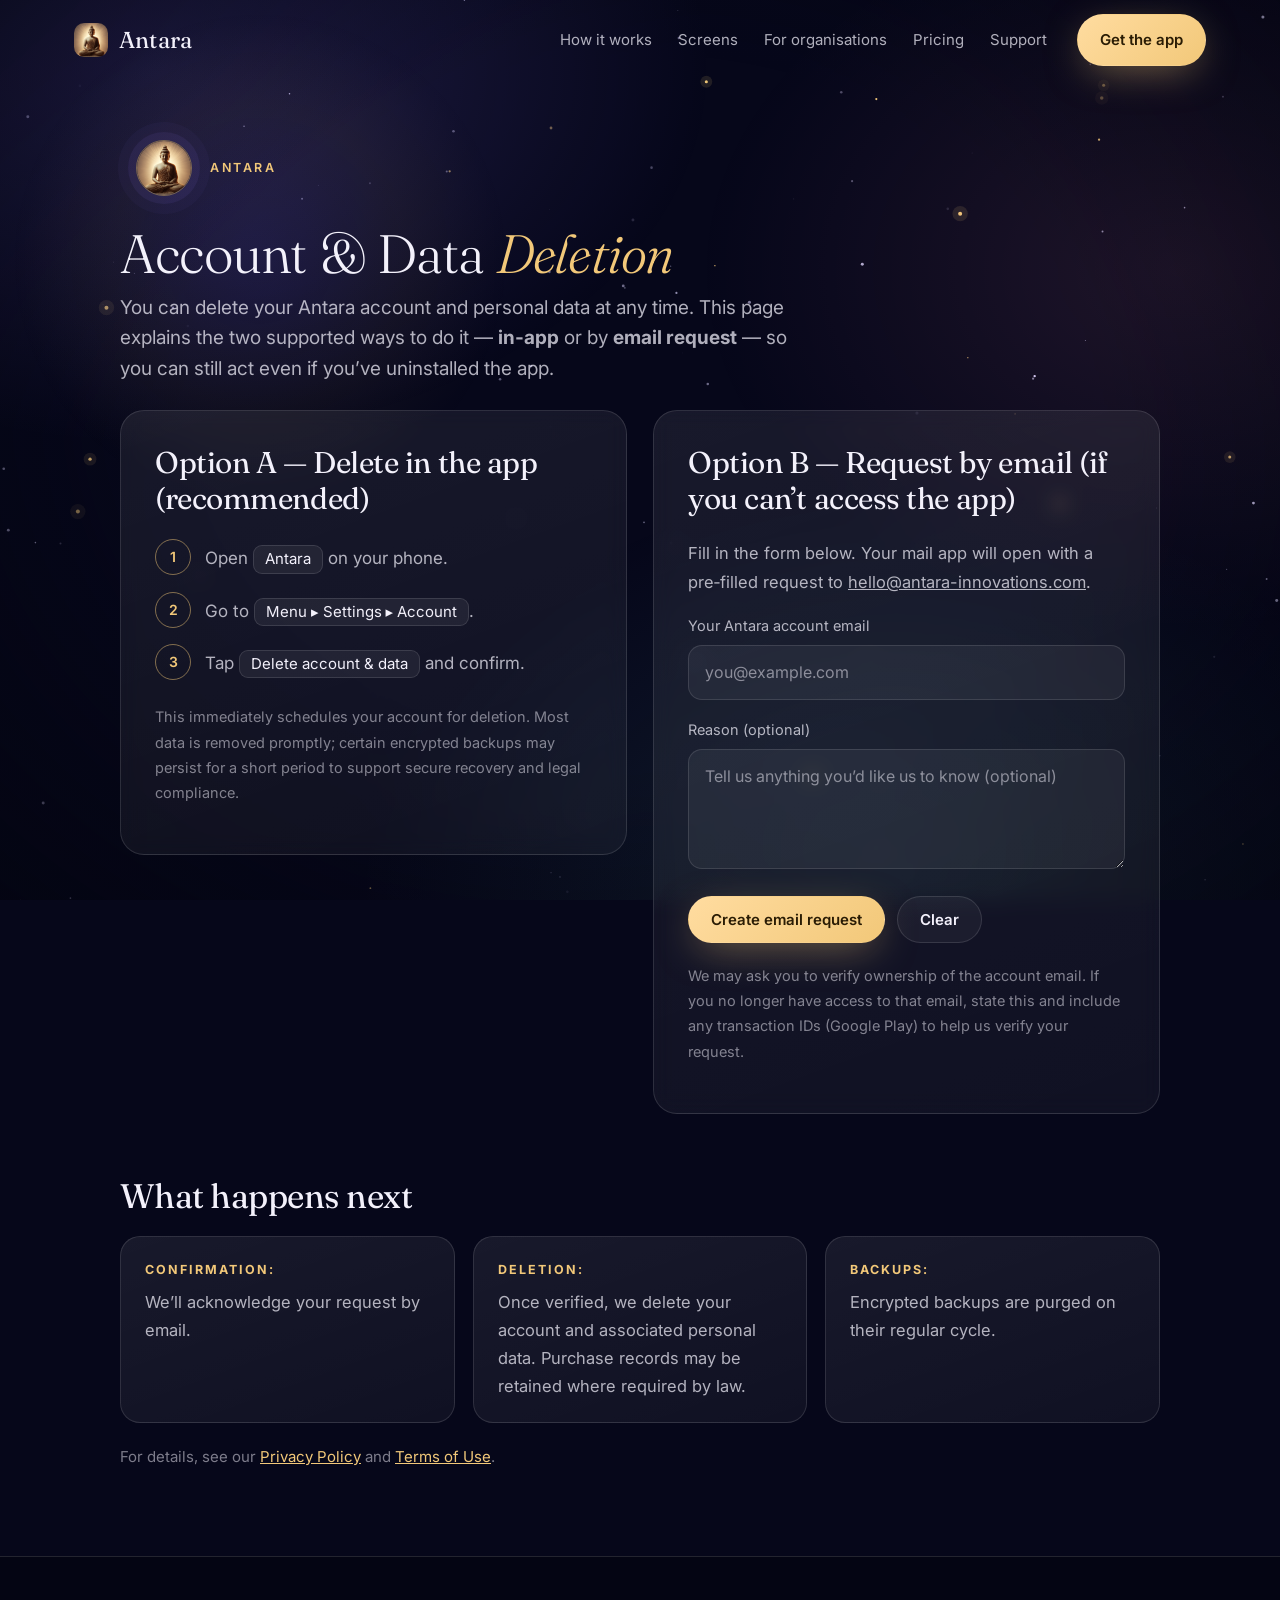
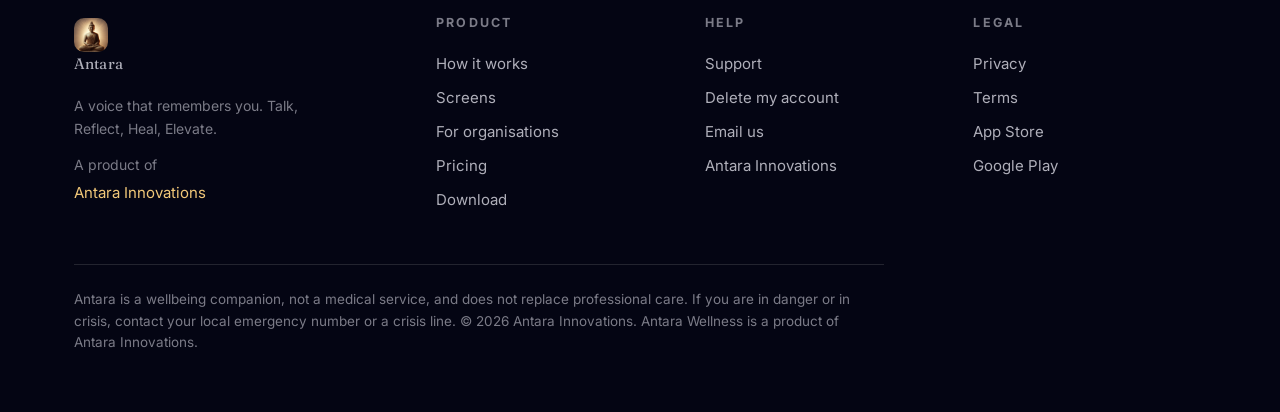
==== commit 4849fd76: "update" ====
--- a/delete/index.html
+++ b/delete/index.html
@@ -12,6 +12,7 @@
 <link rel="apple-touch-icon" href="../apple-touch-icon.png">
 <link rel="preconnect" href="https://fonts.googleapis.com">
 <link rel="preconnect" href="https://fonts.gstatic.com" crossorigin>
+<link rel="stylesheet" href="https://fonts.googleapis.com/css2?family=Fraunces:ital,opsz,wght@0,9..144,300;0,9..144,400;0,9..144,600;1,9..144,300;1,9..144,400&family=Inter:wght@400;500;600;700&display=swap" media="print" onload="this.media='all'"><noscript><link rel="stylesheet" href="https://fonts.googleapis.com/css2?family=Fraunces:ital,opsz,wght@0,9..144,300;0,9..144,400;0,9..144,600;1,9..144,300;1,9..144,400&family=Inter:wght@400;500;600;700&display=swap"></noscript>
 <link rel="stylesheet" href="../assets/antara.css">
 </head>
 <body>
--- a/assets/antara.css
+++ b/assets/antara.css
@@ -1,7 +1,8 @@
 /* Antara site 2.0 */
-@import url('https://fonts.googleapis.com/css2?family=Fraunces:ital,opsz,wght@0,9..144,300;0,9..144,400;0,9..144,600;1,9..144,300;1,9..144,400&family=Inter:wght@400;500;600;700&display=swap');
 
 :root{
+  --gold-rgb:242,200,121;
+  --a1:rgba(141,120,255,.20);--a2:rgba(255,143,179,.10);--a3:rgba(127,227,223,.10);
   --ink:#06071a;
   --ink2:#0b0c26;
   --panel:rgba(255,255,255,.045);
@@ -30,14 +31,14 @@
 img,video,svg{max-width:100%;display:block}
 a{color:inherit}
 :focus-visible{outline:2px solid var(--gold);outline-offset:3px;border-radius:6px}
-::selection{background:rgba(242,200,121,.35)}
+::selection{background:rgba(var(--gold-rgb),.35)}
 
 #sky{position:fixed;inset:0;width:100%;height:100%;z-index:0;pointer-events:none}
 .aurora{position:fixed;inset:0;z-index:0;pointer-events:none;
   background:
-   radial-gradient(900px 600px at 12% 8%,rgba(141,120,255,.20),transparent 62%),
-   radial-gradient(800px 600px at 92% 30%,rgba(255,143,179,.10),transparent 60%),
-   radial-gradient(900px 700px at 70% 100%,rgba(127,227,223,.10),transparent 60%);
+   radial-gradient(900px 600px at 12% 8%,var(--a1),transparent 62%),
+   radial-gradient(800px 600px at 92% 30%,var(--a2),transparent 60%),
+   radial-gradient(900px 700px at 70% 100%,var(--a3),transparent 60%);
 }
 main,header.nav,footer{position:relative;z-index:2}
 
@@ -71,8 +72,8 @@
 /* buttons */
 .btn{display:inline-flex;align-items:center;gap:10px;padding:13px 22px;border-radius:999px;font-weight:600;font-size:15px;text-decoration:none;border:1px solid var(--line);background:var(--panel);color:var(--text);cursor:pointer;transition:transform .25s var(--ease),background .25s,border-color .25s,box-shadow .25s;font-family:var(--sans)}
 .btn:hover{transform:translateY(-2px);background:var(--panel2);border-color:rgba(255,255,255,.25)}
-.btn.gold{background:linear-gradient(135deg,var(--gold2),var(--gold));color:#2a1c04;border-color:transparent;box-shadow:0 10px 40px -10px rgba(242,200,121,.55)}
-.btn.gold:hover{box-shadow:0 14px 48px -8px rgba(242,200,121,.75);background:linear-gradient(135deg,#ffe6b8,var(--gold))}
+.btn.gold{background:linear-gradient(135deg,var(--gold2),var(--gold));color:#2a1c04;border-color:transparent;box-shadow:0 10px 40px -10px rgba(var(--gold-rgb),.55)}
+.btn.gold:hover{box-shadow:0 14px 48px -8px rgba(var(--gold-rgb),.75);background:linear-gradient(135deg,#ffe6b8,var(--gold))}
 .btn svg{width:18px;height:18px;flex:none}
 .btn.lg{padding:16px 28px;font-size:16px}
 .row{display:flex;gap:12px;flex-wrap:wrap;align-items:center}
@@ -84,9 +85,9 @@
 .hero .lead{margin-bottom:34px}
 .hero .fine{margin-top:22px;max-width:52ch}
 .stage{position:relative;display:flex;justify-content:center;align-items:center;min-height:560px}
-.faceFrame{position:relative;width:min(420px,78vw);aspect-ratio:505/585;border-radius:30px;overflow:hidden;box-shadow:0 0 0 1px rgba(255,255,255,.14),0 40px 120px -20px rgba(141,120,255,.6),0 0 140px -10px rgba(242,200,121,.25);transform:rotate(-2deg);background:#000}
+.faceFrame{position:relative;width:min(420px,78vw);aspect-ratio:505/585;border-radius:30px;overflow:hidden;box-shadow:0 0 0 1px rgba(255,255,255,.14),0 40px 120px -20px rgba(141,120,255,.6),0 0 140px -10px rgba(var(--gold-rgb),.25);transform:rotate(-2deg);background:#000}
 .faceFrame video,.faceFrame img{width:100%;height:100%;object-fit:cover}
-.glowring{position:absolute;inset:-30px;border-radius:50px;background:conic-gradient(from 0deg,transparent,rgba(242,200,121,.35),transparent 40%,rgba(141,120,255,.45),transparent 80%);filter:blur(28px);animation:spin 14s linear infinite;z-index:-1;opacity:.8}
+.glowring{position:absolute;inset:-30px;border-radius:50px;background:conic-gradient(from 0deg,transparent,rgba(var(--gold-rgb),.35),transparent 40%,rgba(141,120,255,.45),transparent 80%);filter:blur(28px);animation:spin 14s linear infinite;z-index:-1;opacity:.8}
 @keyframes spin{to{transform:rotate(360deg)}}
 .floatPhone{position:absolute;right:-6px;bottom:-24px;width:min(200px,36vw);border-radius:26px;overflow:hidden;box-shadow:0 0 0 1px rgba(255,255,255,.18),0 30px 70px -10px rgba(0,0,0,.8);animation:bob 7s ease-in-out infinite;background:#0b0c26}
 .floatPhone img{width:100%;height:auto}
@@ -94,7 +95,7 @@
 .statechips{position:absolute;left:-6px;bottom:44px;display:flex;flex-direction:column;gap:8px}
 .chip{display:flex;align-items:center;gap:9px;padding:9px 15px;border-radius:999px;background:rgba(10,10,32,.72);backdrop-filter:blur(12px);border:1px solid var(--line);font-size:13.5px;color:var(--muted);transition:.5s;opacity:.55;transform:translateX(0)}
 .chip i{width:8px;height:8px;border-radius:50%;background:var(--lilac)}
-.chip.on{opacity:1;color:var(--text);border-color:rgba(242,200,121,.5);transform:translateX(8px)}
+.chip.on{opacity:1;color:var(--text);border-color:rgba(var(--gold-rgb),.5);transform:translateX(8px)}
 .chip.on i{background:var(--gold);box-shadow:0 0 12px var(--gold)}
 .scrollhint{position:absolute;left:50%;bottom:26px;transform:translateX(-50%);font-size:12px;letter-spacing:.2em;text-transform:uppercase;color:var(--faint)}
 
@@ -123,7 +124,7 @@
 .ticks{list-style:none;padding:0;margin:26px 0 0;display:grid;gap:14px}
 .ticks li{display:flex;gap:14px;align-items:flex-start;color:var(--muted)}
 .ticks li b{color:var(--text);font-weight:600}
-.ticks li::before{content:"";flex:none;width:9px;height:9px;margin-top:9px;border-radius:50%;background:var(--gold);box-shadow:0 0 12px rgba(242,200,121,.7)}
+.ticks li::before{content:"";flex:none;width:9px;height:9px;margin-top:9px;border-radius:50%;background:var(--gold);box-shadow:0 0 12px rgba(var(--gold-rgb),.7)}
 
 /* doors */
 .doorTabs{display:flex;gap:10px;flex-wrap:wrap;margin:34px 0 30px}
@@ -154,7 +155,7 @@
 .steps{display:grid;grid-template-columns:repeat(3,1fr);gap:18px;margin-top:48px}
 .steps.c2{grid-template-columns:repeat(2,1fr)}.steps.c4{grid-template-columns:repeat(4,1fr)}
 .card{padding:30px;border-radius:24px;background:var(--panel);border:1px solid var(--line);transition:transform .4s var(--ease),border-color .4s,background .4s}
-.card:hover{transform:translateY(-4px);border-color:rgba(242,200,121,.35);background:var(--panel2)}
+.card:hover{transform:translateY(-4px);border-color:rgba(var(--gold-rgb),.35);background:var(--panel2)}
 .card .n{font-family:var(--serif);font-style:italic;font-size:15px;color:var(--gold);margin-bottom:16px;display:block}
 .card h3{margin-bottom:10px}
 .card p{color:var(--muted);margin:0;font-size:16px}
@@ -164,14 +165,14 @@
 .skyHead{display:flex;justify-content:space-between;align-items:center;gap:16px;flex-wrap:wrap;padding:18px 24px;border-bottom:1px solid var(--line)}
 .seg{display:inline-flex;border:1px solid var(--line);border-radius:999px;padding:4px;background:rgba(255,255,255,.03)}
 .seg button{border:0;background:none;color:var(--faint);font-family:var(--sans);font-size:14px;padding:9px 18px;border-radius:999px;cursor:pointer;transition:.3s}
-.seg button[aria-pressed=true]{background:var(--panel2);color:var(--text);box-shadow:inset 0 0 0 1px rgba(242,200,121,.4)}
+.seg button[aria-pressed=true]{background:var(--panel2);color:var(--text);box-shadow:inset 0 0 0 1px rgba(var(--gold-rgb),.4)}
 .skyGrid{display:grid;grid-template-columns:repeat(3,1fr)}
 .skyCol{padding:22px 24px 28px;border-right:1px solid var(--line);min-height:300px}
 .skyCol:last-child{border-right:0}
 .skyCol h4{margin:0 0 18px;font-size:12px;letter-spacing:.2em;text-transform:uppercase;color:var(--faint);font-weight:600}
 .starList{display:flex;flex-wrap:wrap;gap:14px 20px;align-items:center}
 .star{position:relative;border:0;background:none;color:var(--text);cursor:pointer;font-family:var(--serif);font-size:17px;padding:6px 4px 6px 30px;transition:opacity .6s,transform .6s}
-.star::before{content:"";position:absolute;left:4px;top:50%;width:var(--s,14px);height:var(--s,14px);transform:translateY(-50%);background:var(--gold);clip-path:polygon(50% 0,61% 39%,100% 50%,61% 61%,50% 100%,39% 61%,0 50%,39% 39%);filter:drop-shadow(0 0 8px rgba(242,200,121,.9));transition:.5s}
+.star::before{content:"";position:absolute;left:4px;top:50%;width:var(--s,14px);height:var(--s,14px);transform:translateY(-50%);background:var(--gold);clip-path:polygon(50% 0,61% 39%,100% 50%,61% 61%,50% 100%,39% 61%,0 50%,39% 39%);filter:drop-shadow(0 0 8px rgba(var(--gold-rgb),.9));transition:.5s}
 .star[data-s="2"]{--s:19px}.star[data-s="3"]{--s:25px}
 .star.faint{opacity:.55;color:var(--muted)}
 .star.faint::before{background:transparent;clip-path:none;border:1.5px dotted var(--gold);border-radius:50%;filter:none;width:12px;height:12px;left:6px}
@@ -196,7 +197,7 @@
 /* coaches */
 .coaches{display:grid;grid-template-columns:repeat(4,1fr);gap:14px;margin-top:44px}
 .coach{padding:24px 22px;border-radius:22px;background:var(--panel);border:1px solid var(--line);transition:.4s var(--ease)}
-.coach:hover{transform:translateY(-5px);border-color:rgba(242,200,121,.4);background:var(--panel2)}
+.coach:hover{transform:translateY(-5px);border-color:rgba(var(--gold-rgb),.4);background:var(--panel2)}
 .coach .ci{width:46px;height:46px;border-radius:50%;border:1.5px solid var(--gold);display:grid;place-items:center;color:var(--gold);margin-bottom:18px}
 .coach .ci svg{width:22px;height:22px}
 .coach h3{font-size:22px;margin-bottom:6px}
@@ -214,7 +215,7 @@
 .pchips{display:flex;flex-wrap:wrap;gap:8px;margin:22px 0}
 .pchips button{border:1px solid var(--line);background:transparent;color:var(--muted);padding:9px 16px;border-radius:999px;font-size:14.5px;cursor:pointer;font-family:var(--sans);transition:.25s}
 .pchips button:hover{color:var(--text)}
-.pchips button[aria-pressed=true]{background:var(--panel2);color:var(--text);border-color:rgba(242,200,121,.5)}
+.pchips button[aria-pressed=true]{background:var(--panel2);color:var(--text);border-color:rgba(var(--gold-rgb),.5)}
 .pinfo h3{margin-bottom:8px}
 .pinfo .pat{font-family:var(--serif);font-style:italic;color:var(--gold);font-size:20px;margin-bottom:12px}
 
@@ -258,7 +259,7 @@
 
 /* final */
 .final{text-align:center;padding:130px 0 120px}
-.final .logo{width:92px;height:92px;border-radius:26px;margin:0 auto 30px;box-shadow:0 0 80px rgba(242,200,121,.35)}
+.final .logo{width:92px;height:92px;border-radius:26px;margin:0 auto 30px;box-shadow:0 0 80px rgba(var(--gold-rgb),.35)}
 .final h2{font-size:clamp(40px,6vw,80px);margin-bottom:22px}
 .final .row{justify-content:center;margin-top:34px}
 .qr{display:inline-flex;align-items:center;gap:18px;margin-top:40px;padding:16px 22px;border-radius:20px;border:1px solid var(--line);background:var(--panel);text-align:left}
@@ -295,7 +296,7 @@
 .prose p,.prose li{color:var(--muted)}
 .pricebox{display:grid;grid-template-columns:1.1fr .9fr;gap:20px;margin-top:20px}
 .pcard{padding:38px;border-radius:30px;border:1px solid var(--line);background:var(--panel)}
-.pcard.hot{border-color:rgba(242,200,121,.5);background:linear-gradient(160deg,rgba(242,200,121,.1),rgba(141,120,255,.1))}
+.pcard.hot{border-color:rgba(var(--gold-rgb),.5);background:linear-gradient(160deg,rgba(var(--gold-rgb),.1),rgba(141,120,255,.1))}
 .pcard h3{font-size:30px;margin-bottom:6px}
 .pcard ul{list-style:none;padding:0;margin:22px 0 28px;display:grid;gap:12px}
 .pcard li{display:flex;gap:12px;color:var(--muted)}
@@ -361,7 +362,7 @@
 main{overflow-x:clip}
 html{overflow-x:clip}
 
-.orgband{display:grid;grid-template-columns:1.2fr .8fr;gap:44px;align-items:center;padding:52px;border-radius:32px;border:1px solid var(--line);background:linear-gradient(150deg,rgba(242,200,121,.09),rgba(141,120,255,.12))}
+.orgband{display:grid;grid-template-columns:1.2fr .8fr;gap:44px;align-items:center;padding:52px;border-radius:32px;border:1px solid var(--line);background:linear-gradient(150deg,rgba(var(--gold-rgb),.09),rgba(141,120,255,.12))}
 .orglist{list-style:none;margin:0;padding:0;display:grid;gap:12px}
 .orglist li{padding:16px 18px;border-radius:16px;background:var(--panel);border:1px solid var(--line)}
 .orglist b{display:block;font-weight:600}
@@ -370,13 +371,13 @@
 .routeBtns{display:grid;gap:10px;align-content:start}
 .routeBtns button{text-align:left;padding:16px 20px;border-radius:16px;border:1px solid var(--line);background:transparent;color:var(--muted);font-family:var(--sans);font-size:16px;cursor:pointer;transition:.25s}
 .routeBtns button:hover{color:var(--text)}
-.routeBtns button[aria-pressed=true]{background:var(--panel2);color:var(--text);border-color:rgba(242,200,121,.55)}
+.routeBtns button[aria-pressed=true]{background:var(--panel2);color:var(--text);border-color:rgba(var(--gold-rgb),.55)}
 .routeOut{padding:10px 6px}
 .routeMail{font-family:var(--serif);font-size:clamp(22px,3vw,32px);color:var(--gold);word-break:break-all;margin:0}
 .dirTitle{font-family:var(--sans);font-size:13px;letter-spacing:.18em;text-transform:uppercase;color:var(--faint);font-weight:600;margin:46px 0 14px}
 .dir{display:grid;grid-template-columns:repeat(3,1fr);gap:14px}
 .dcard{position:relative;padding:24px;border-radius:20px;border:1px solid var(--line);background:var(--panel);display:flex;flex-direction:column;gap:6px;transition:.35s var(--ease)}
-.dcard:hover{border-color:rgba(242,200,121,.4);transform:translateY(-3px)}
+.dcard:hover{border-color:rgba(var(--gold-rgb),.4);transform:translateY(-3px)}
 .dcard b{font-family:var(--serif);font-weight:400;font-size:21px}
 .dcard span{color:var(--muted);font-size:15px;flex:1}
 .dcard a{color:var(--gold);text-decoration:none;font-size:15px;margin-top:10px;word-break:break-all}
@@ -386,9 +387,9 @@
 @media (max-width:980px){.orgband,.routeBox{grid-template-columns:1fr;padding:26px}.dir{grid-template-columns:1fr}}
 
 /* ---------- back to Antara Innovations ribbon ---------- */
-#aiBack{position:fixed;left:16px;bottom:16px;z-index:55;display:inline-flex;gap:8px;align-items:center;padding:10px 16px;border-radius:999px;background:rgba(10,10,34,.96);backdrop-filter:blur(14px);-webkit-backdrop-filter:blur(14px);color:#fff;border:1px solid rgba(242,200,121,.55);font-size:13px;font-weight:500;line-height:1;font-family:inherit;letter-spacing:.02em;text-decoration:none;box-shadow:0 8px 24px rgba(0,0,0,.35);opacity:0;transform:translateY(12px);transition:opacity .5s,transform .5s,background .25s,color .25s}
+#aiBack{position:fixed;left:16px;bottom:16px;z-index:55;display:inline-flex;gap:8px;align-items:center;padding:10px 16px;border-radius:999px;background:rgba(10,10,34,.96);backdrop-filter:blur(14px);-webkit-backdrop-filter:blur(14px);color:#fff;border:1px solid rgba(var(--gold-rgb),.55);font-size:13px;font-weight:500;line-height:1;font-family:inherit;letter-spacing:.02em;text-decoration:none;box-shadow:0 8px 24px rgba(0,0,0,.35);opacity:0;transform:translateY(12px);transition:opacity .5s,transform .5s,background .25s,color .25s}
 #aiBack.on{opacity:1;transform:none}
-#aiBack:hover,#aiBack:focus-visible{background:var(--gold,#f2c879);color:#0a0a22!important;border-color:var(--gold,#f2c879)}
+#aiBack:hover,#aiBack:focus-visible{background:var(--gold,var(--gold));color:#0a0a22!important;border-color:var(--gold,var(--gold))}
 #aiBack span{display:inline-block;transition:transform .25s}
 #aiBack:hover span{transform:translateX(-3px)}
 @media (max-width:980px){#aiBack{bottom:84px;left:12px;font-size:12.5px;padding:9px 14px}}
@@ -403,10 +404,10 @@
 .lg-hero .wrap.lg-wide2{max-width:1090px}
 .lg-hero .lead{font-size:clamp(16px,1.8vw,19px);margin-bottom:0}
 .lg-hero .eyebrow{display:flex;align-items:center;gap:12px}
-.lg-av,.lg-orb{display:inline-block;width:34px;height:34px;border-radius:50%;overflow:hidden;border:1px solid rgba(242,200,121,.45);flex:none}
+.lg-av,.lg-orb{display:inline-block;width:34px;height:34px;border-radius:50%;overflow:hidden;border:1px solid rgba(var(--gold-rgb),.45);flex:none}
 .lg-av img,.lg-orb img{width:100%;height:100%;object-fit:cover}
 .lg-orb{width:56px;height:56px;margin:12px 6px 12px 16px;box-shadow:0 0 0 8px rgba(141,120,255,.08),0 0 0 18px rgba(141,120,255,.04);animation:lgBreathe 4.5s ease-in-out infinite}
-@keyframes lgBreathe{0%,100%{box-shadow:0 0 0 7px rgba(141,120,255,.08),0 0 0 16px rgba(141,120,255,.04),0 0 24px rgba(242,200,121,.10);transform:scale(1)}50%{box-shadow:0 0 0 12px rgba(141,120,255,.11),0 0 0 26px rgba(141,120,255,.05),0 0 36px rgba(242,200,121,.22);transform:scale(1.04)}}
+@keyframes lgBreathe{0%,100%{box-shadow:0 0 0 7px rgba(141,120,255,.08),0 0 0 16px rgba(141,120,255,.04),0 0 24px rgba(var(--gold-rgb),.10);transform:scale(1)}50%{box-shadow:0 0 0 12px rgba(141,120,255,.11),0 0 0 26px rgba(141,120,255,.05),0 0 36px rgba(var(--gold-rgb),.22);transform:scale(1.04)}}
 .lg-body{padding:28px 0 112px}
 .lg-grid{display:grid;grid-template-columns:230px minmax(0,740px);gap:72px;justify-content:center}
 .lg-toc-wrap{position:relative}
@@ -417,7 +418,7 @@
 .lg-toc a:hover{color:var(--text)}
 .lg-toc a.on{color:var(--gold);border-color:var(--gold)}
 .lg-prose{counter-reset:lg}
-.lg-callout{padding:22px 26px;margin:0 0 44px;border:1px solid var(--line);border-left:3px solid var(--gold);border-radius:6px 20px 20px 6px;background:linear-gradient(135deg,rgba(242,200,121,.07),rgba(255,255,255,.03))}
+.lg-callout{padding:22px 26px;margin:0 0 44px;border:1px solid var(--line);border-left:3px solid var(--gold);border-radius:6px 20px 20px 6px;background:linear-gradient(135deg,rgba(var(--gold-rgb),.07),rgba(255,255,255,.03))}
 .lg-callout p{margin:0 0 .7em;color:var(--text);font-size:16.5px;line-height:1.7}
 .lg-callout p:last-child{margin:0}
 .lg-blk{margin:0 0 52px;padding:0}
@@ -426,11 +427,11 @@
 .lg-prose p,.lg-prose li{color:var(--muted);font-size:17px;line-height:1.8}
 .lg-prose p{margin:0 0 1.1em;max-width:68ch}
 .lg-prose strong{color:var(--text);font-weight:600}
-.lg-prose a{color:var(--gold);text-decoration:underline;text-decoration-color:rgba(242,200,121,.4);text-underline-offset:3px}
+.lg-prose a{color:var(--gold);text-decoration:underline;text-decoration-color:rgba(var(--gold-rgb),.4);text-underline-offset:3px}
 .lg-prose a:hover{text-decoration-color:var(--gold)}
 .lg-prose ul{list-style:none;padding:0;margin:0 0 1.1em}
 .lg-prose li{position:relative;padding-left:26px;margin:0 0 .7em;max-width:68ch}
-.lg-prose li::before{content:"";position:absolute;left:4px;top:.82em;width:7px;height:7px;border-radius:50%;background:var(--gold);box-shadow:0 0 10px rgba(242,200,121,.6)}
+.lg-prose li::before{content:"";position:absolute;left:4px;top:.82em;width:7px;height:7px;border-radius:50%;background:var(--gold);box-shadow:0 0 10px rgba(var(--gold-rgb),.6)}
 .lg-prose li ul{margin:.7em 0 .2em}
 .lg-prose li li::before{background:transparent;border:1px solid var(--gold);box-shadow:none}
 /* support */
@@ -453,14 +454,14 @@
 .lg-opt .note,.lg-next .note,.lg-opt p.note{font-size:14.5px;color:var(--faint)}
 .lg-steps{list-style:none;counter-reset:st;padding:0;margin:0 0 22px;display:grid;gap:14px}
 .lg-steps li{counter-increment:st;position:relative;padding:3px 0 3px 50px;min-height:34px;color:var(--muted);font-size:17px;line-height:1.9}
-.lg-steps li::before{content:counter(st);position:absolute;left:0;top:0;width:34px;height:34px;border-radius:50%;display:grid;place-items:center;border:1px solid rgba(242,200,121,.5);color:var(--gold);font-size:14px;font-weight:600;line-height:1}
+.lg-steps li::before{content:counter(st);position:absolute;left:0;top:0;width:34px;height:34px;border-radius:50%;display:grid;place-items:center;border:1px solid rgba(var(--gold-rgb),.5);color:var(--gold);font-size:14px;font-weight:600;line-height:1}
 .kbd{display:inline-block;padding:2px 11px;border-radius:9px;border:1px solid var(--line);background:rgba(255,255,255,.06);color:var(--text);font-size:15px;line-height:1.5}
 .lg-field{margin:0 0 18px}
 .lg-field label{display:block;font-size:14.5px;color:var(--muted);margin-bottom:8px}
 .lg-field input,.lg-field textarea{width:100%;font:inherit;font-size:16px;color:var(--text);background:rgba(255,255,255,.05);border:1px solid var(--line);border-radius:14px;padding:14px 16px;transition:border-color .2s,box-shadow .2s,background .2s}
 .lg-field textarea{min-height:120px;resize:vertical}
 .lg-field input::placeholder,.lg-field textarea::placeholder{color:var(--faint)}
-.lg-field input:focus,.lg-field textarea:focus{outline:none;border-color:var(--gold);box-shadow:0 0 0 4px rgba(242,200,121,.14);background:rgba(255,255,255,.07)}
+.lg-field input:focus,.lg-field textarea:focus{outline:none;border-color:var(--gold);box-shadow:0 0 0 4px rgba(var(--gold-rgb),.14);background:rgba(255,255,255,.07)}
 .lg-actions{display:flex;gap:12px;flex-wrap:wrap;margin:6px 0 20px}
 .lg-actions button.btn{font-family:inherit;cursor:pointer}
 .lg-next h2{font-size:clamp(26px,3vw,34px);font-weight:400;margin-bottom:22px}
@@ -486,3 +487,106 @@
 }
 @media (prefers-reduced-motion:reduce){.lg-orb{animation:none}}
 @media print{.lg-toc-wrap,#sky,.aurora,header.nav{display:none}}
+
+/* v2: links, try-it, tighter legal */
+.more{display:inline-block;margin-top:16px;color:var(--gold);font-weight:600;font-size:15.5px;text-decoration:none}
+.more::after{content:" \2192";display:inline-block;transition:transform .25s}
+.more:hover::after{transform:translateX(4px)}
+.card .more{margin-top:18px}
+.pbTry{max-width:760px;margin:44px auto 0;padding:34px;border:1px solid var(--line);border-radius:28px;background:linear-gradient(160deg,var(--panel2),var(--panel))}
+.pbTry h3{font-size:28px;margin:0 0 22px}
+.pbq{margin:0 0 22px}
+.pbq p{margin:0 0 12px;color:var(--text);font-size:17px;line-height:1.5}
+.pbo{display:flex;flex-wrap:wrap;gap:10px}
+.pbo button{font:inherit;font-size:15px;color:var(--muted);background:rgba(255,255,255,.05);border:1px solid var(--line);border-radius:999px;padding:10px 20px;cursor:pointer;transition:all .2s}
+.pbo button:hover{color:var(--text);border-color:rgba(var(--gold-rgb),.5)}
+.pbo button[aria-pressed=true]{color:#1a1405;background:var(--gold);border-color:var(--gold)}
+.pbres{margin:6px 0 0;padding:20px 22px;border-radius:18px;border:1px solid rgba(var(--gold-rgb),.35);background:rgba(var(--gold-rgb),.07);color:var(--text);font-size:17px;line-height:1.65}
+.pbres b{display:block;color:var(--gold);font-size:12.5px;letter-spacing:.16em;text-transform:uppercase;margin-bottom:6px}
+/* legal: tighter and easier to read */
+.lg-hero{padding:128px 0 6px}
+.lg-hero h1{font-size:clamp(34px,4.6vw,54px);margin-bottom:12px}
+.lg-body{padding:20px 0 72px}
+.lg-grid{grid-template-columns:200px minmax(0,720px);gap:56px}
+.lg-callout{padding:16px 20px;margin:0 0 28px}
+.lg-callout p{font-size:15.5px;line-height:1.6;margin:0 0 .5em}
+.lg-blk{margin:0 0 26px}
+.lg-blk h2{font-size:clamp(21px,2.1vw,25px);font-weight:500;line-height:1.25;margin:0 0 10px}
+.lg-blk h2::before{display:none}
+.lg-prose p,.lg-prose li{color:#c6c9df;font-size:16px;line-height:1.7}
+.lg-prose p{margin:0 0 .8em}
+.lg-prose li{margin:0 0 .5em}
+.lg-prose li::before{top:.75em}
+.lg-toc a{padding:5px 0 5px 14px;font-size:14px}
+.wide img{width:100%;height:auto}
+
+/* calm layer */
+body{animation:pgIn 1.1s var(--ease) backwards}
+@keyframes pgIn{from{opacity:0}to{opacity:1}}
+html.leaving body{opacity:0;transition:opacity .4s ease}
+.rv{transform:translateY(20px);transition:opacity 1.5s var(--ease),transform 1.5s var(--ease)}
+.rv.d1{transition-delay:.18s}.rv.d2{transition-delay:.36s}.rv.d3{transition-delay:.54s}
+.aurora{animation:auroraDrift 60s ease-in-out infinite alternate}
+@keyframes auroraDrift{from{transform:translate3d(-2%,-1%,0) scale(1)}to{transform:translate3d(2%,2%,0) scale(1.08)}}
+.marquee .track{animation:none;width:auto;flex-wrap:wrap;justify-content:center;row-gap:8px;gap:12px 44px;padding:0 24px}
+.marquee .track span:nth-child(n+9){display:none}
+.brand img{animation:brandBreath 10s ease-in-out infinite}
+@keyframes brandBreath{0%,100%{transform:scale(1);box-shadow:0 0 0 0 rgba(var(--gold-rgb),0)}50%{transform:scale(1.07);box-shadow:0 0 18px 2px rgba(var(--gold-rgb),.28)}}
+.btn.gold{transition:transform .5s var(--ease),box-shadow .5s var(--ease)}
+.btn.gold:hover{transform:translateY(-2px)}
+.card:hover,.coach:hover,.pb:hover{transform:translateY(-4px)}
+.cursorglow{position:fixed;left:0;top:0;width:520px;height:520px;border-radius:50%;pointer-events:none;z-index:1;background:radial-gradient(circle,rgba(141,120,255,.10),rgba(var(--gold-rgb),.045) 40%,transparent 68%);will-change:transform}
+/* welcome */
+.welcome{display:none}
+html.wl .welcome{display:flex}
+html.wl-lock,html.wl-lock body{overflow:hidden}
+.welcome{position:fixed;inset:0;z-index:9999;align-items:center;justify-content:center;flex-direction:column;gap:26px;background:radial-gradient(ellipse at 50% 42%,#14153a 0%,#06071a 70%);cursor:pointer;transition:opacity 1.3s ease}
+.welcome.out{opacity:0;pointer-events:none}
+.welcome img{width:112px;height:112px;border-radius:50%;object-fit:cover;border:1px solid rgba(var(--gold-rgb),.45);animation:wlIn 1.8s var(--ease) both,wlBreathe 6s ease-in-out 1.8s infinite}
+.welcome p{margin:0;font-family:var(--serif);font-style:italic;font-weight:300;font-size:clamp(22px,3vw,30px);color:var(--muted);animation:wlText 1.6s ease 1s both}
+.welcome small{position:absolute;bottom:34px;font-size:12.5px;letter-spacing:.2em;text-transform:uppercase;color:var(--faint);animation:wlText 1.6s ease 1.8s both}
+@keyframes wlIn{from{opacity:0;transform:scale(.86)}to{opacity:1;transform:scale(1)}}
+@keyframes wlBreathe{0%,100%{transform:scale(1);box-shadow:0 0 0 10px rgba(141,120,255,.07),0 0 0 26px rgba(141,120,255,.035),0 0 40px rgba(var(--gold-rgb),.12)}50%{transform:scale(1.07);box-shadow:0 0 0 18px rgba(141,120,255,.10),0 0 0 44px rgba(141,120,255,.04),0 0 70px rgba(var(--gold-rgb),.22)}}
+@keyframes wlText{from{opacity:0;transform:translateY(8px)}to{opacity:1;transform:none}}
+@media (prefers-reduced-motion:reduce){.welcome,.cursorglow{display:none!important}}
+/* inward: arriving, not loading */
+.aurora::after{content:"";position:absolute;inset:0;background:radial-gradient(ellipse at 50% 45%,transparent 50%,rgba(3,4,14,.6) 100%)}
+main{animation:mainIn 1.6s var(--ease) backwards}
+@keyframes mainIn{from{opacity:0;transform:translateY(10px) scale(.993)}to{opacity:1;transform:none}}
+.welcome .rings{position:absolute;left:50%;top:50%;width:0;height:0;pointer-events:none}
+.welcome .rings i{position:absolute;left:-300px;top:-300px;width:600px;height:600px;border-radius:50%;border:1px solid rgba(var(--gold-rgb),.22);opacity:0;animation:drawIn 7.5s ease-in-out infinite}
+.welcome .rings i:nth-child(2){animation-delay:2.5s}.welcome .rings i:nth-child(3){animation-delay:5s}
+@keyframes drawIn{0%{opacity:0;transform:scale(1.5)}25%{opacity:.8}100%{opacity:0;transform:scale(.18)}}
+.welcome img,.welcome p,.welcome small{position:relative}
+.welcome p span{display:block;font-size:.72em;color:var(--faint);margin-top:6px}
+
+/* regional atmospheres: the same site, a different light */
+html{transition:background-color 1.6s ease}
+html[data-region=india]{--gold:#f4a85e;--gold2:#ffc98c;--gold-rgb:244,168,94;--violet:#c27a8a;--a1:rgba(214,110,70,.22);--a2:rgba(240,120,150,.12);--a3:rgba(255,190,90,.10);--ink:#0b0712;--ink2:#130b1a}
+html[data-region=gulf]{--gold:#d9b77a;--gold2:#ecd3a0;--gold-rgb:217,183,122;--violet:#b0476a;--a1:rgba(138,21,56,.34);--a2:rgba(217,183,122,.10);--a3:rgba(138,21,56,.14);--ink:#0a0609;--ink2:#14090f}
+html[data-region=nordic]{--gold:#a8e6cf;--gold2:#d4f5e8;--gold-rgb:168,230,207;--violet:#6fa8ff;--a1:rgba(60,170,160,.22);--a2:rgba(110,150,255,.12);--a3:rgba(150,230,190,.10);--ink:#050d17;--ink2:#0a1623}
+html[data-region=russia]{--gold:#cfd9ff;--gold2:#e8eeff;--gold-rgb:207,217,255;--violet:#7a8cff;--a1:rgba(90,110,200,.24);--a2:rgba(200,210,255,.08);--a3:rgba(60,80,150,.14);--ink:#060a18;--ink2:#0b1124}
+html[data-region=gulf] .aurora::before{content:"";position:absolute;inset:0;opacity:.07;background-image:url("data:image/svg+xml,%3Csvg xmlns='http://www.w3.org/2000/svg' width='120' height='120' viewBox='0 0 120 120'%3E%3Cg fill='none' stroke='%23d9b77a' stroke-width='1'%3E%3Crect x='30' y='30' width='60' height='60'/%3E%3Crect x='30' y='30' width='60' height='60' transform='rotate(45 60 60)'/%3E%3Ccircle cx='60' cy='60' r='12'/%3E%3C/g%3E%3C/svg%3E")}
+.welcome p,.welcome small{font-family:var(--serif),'Noto Serif Devanagari','Noto Naskh Arabic','Noto Serif',serif}
+.welcome .motif{position:absolute;inset:0;pointer-events:none;overflow:hidden;opacity:0}
+html[data-region=gulf] .welcome .motif,html[data-region=india] .welcome .motif{opacity:1}
+.welcome .motif::before{content:"";position:absolute;left:50%;bottom:-210px;width:520px;height:520px;margin-left:-260px;border-radius:50%;background:radial-gradient(circle,rgba(var(--gold-rgb),.55) 0%,rgba(var(--gold-rgb),.16) 38%,transparent 66%);animation:sunRise 3.2s ease-out forwards}
+@keyframes sunRise{from{transform:translateY(160px);opacity:0}to{transform:translateY(-40px);opacity:1}}
+html[data-region=nordic] .welcome .motif{opacity:1}
+html[data-region=nordic] .welcome .motif::before{left:-10%;right:-10%;width:auto;margin:0;bottom:auto;top:12%;height:34%;border-radius:0;filter:blur(40px);background:linear-gradient(90deg,transparent,rgba(120,240,190,.28),rgba(90,170,255,.22),transparent);animation:auroraSway 9s ease-in-out infinite alternate}
+@keyframes auroraSway{from{transform:translateX(-6%) skewY(-3deg)}to{transform:translateX(6%) skewY(3deg)}}
+.welcome p[dir=rtl]{direction:rtl}
+
+
+/* never leave content hidden on a slow connection */
+.rv:not(.in){animation:rvFallback .01s 3.5s forwards}
+@keyframes rvFallback{to{opacity:1;transform:none}}
+/* science */
+.sci{display:flex;flex-wrap:wrap;gap:10px;justify-content:center;list-style:none;padding:0;margin:30px 0 0}
+.sci li{padding:9px 18px;border-radius:999px;border:1px solid var(--line);background:var(--panel);color:var(--muted);font-size:15px}
+.sciGrid .where{margin:14px 0 0;font-size:14.5px;color:var(--muted)}
+.sciGrid .where b{color:var(--gold);font-weight:600}
+.sciGrid .src{margin:12px 0 0;padding-top:12px;border-top:1px solid var(--line);font-size:13.5px;line-height:1.55;color:var(--faint)}
+/* the welcome closes by itself, even if the script is late on a slow connection */
+html.wl .welcome{animation:wlAuto 1.3s ease 2.8s forwards}
+@keyframes wlAuto{to{opacity:0;visibility:hidden;pointer-events:none}}
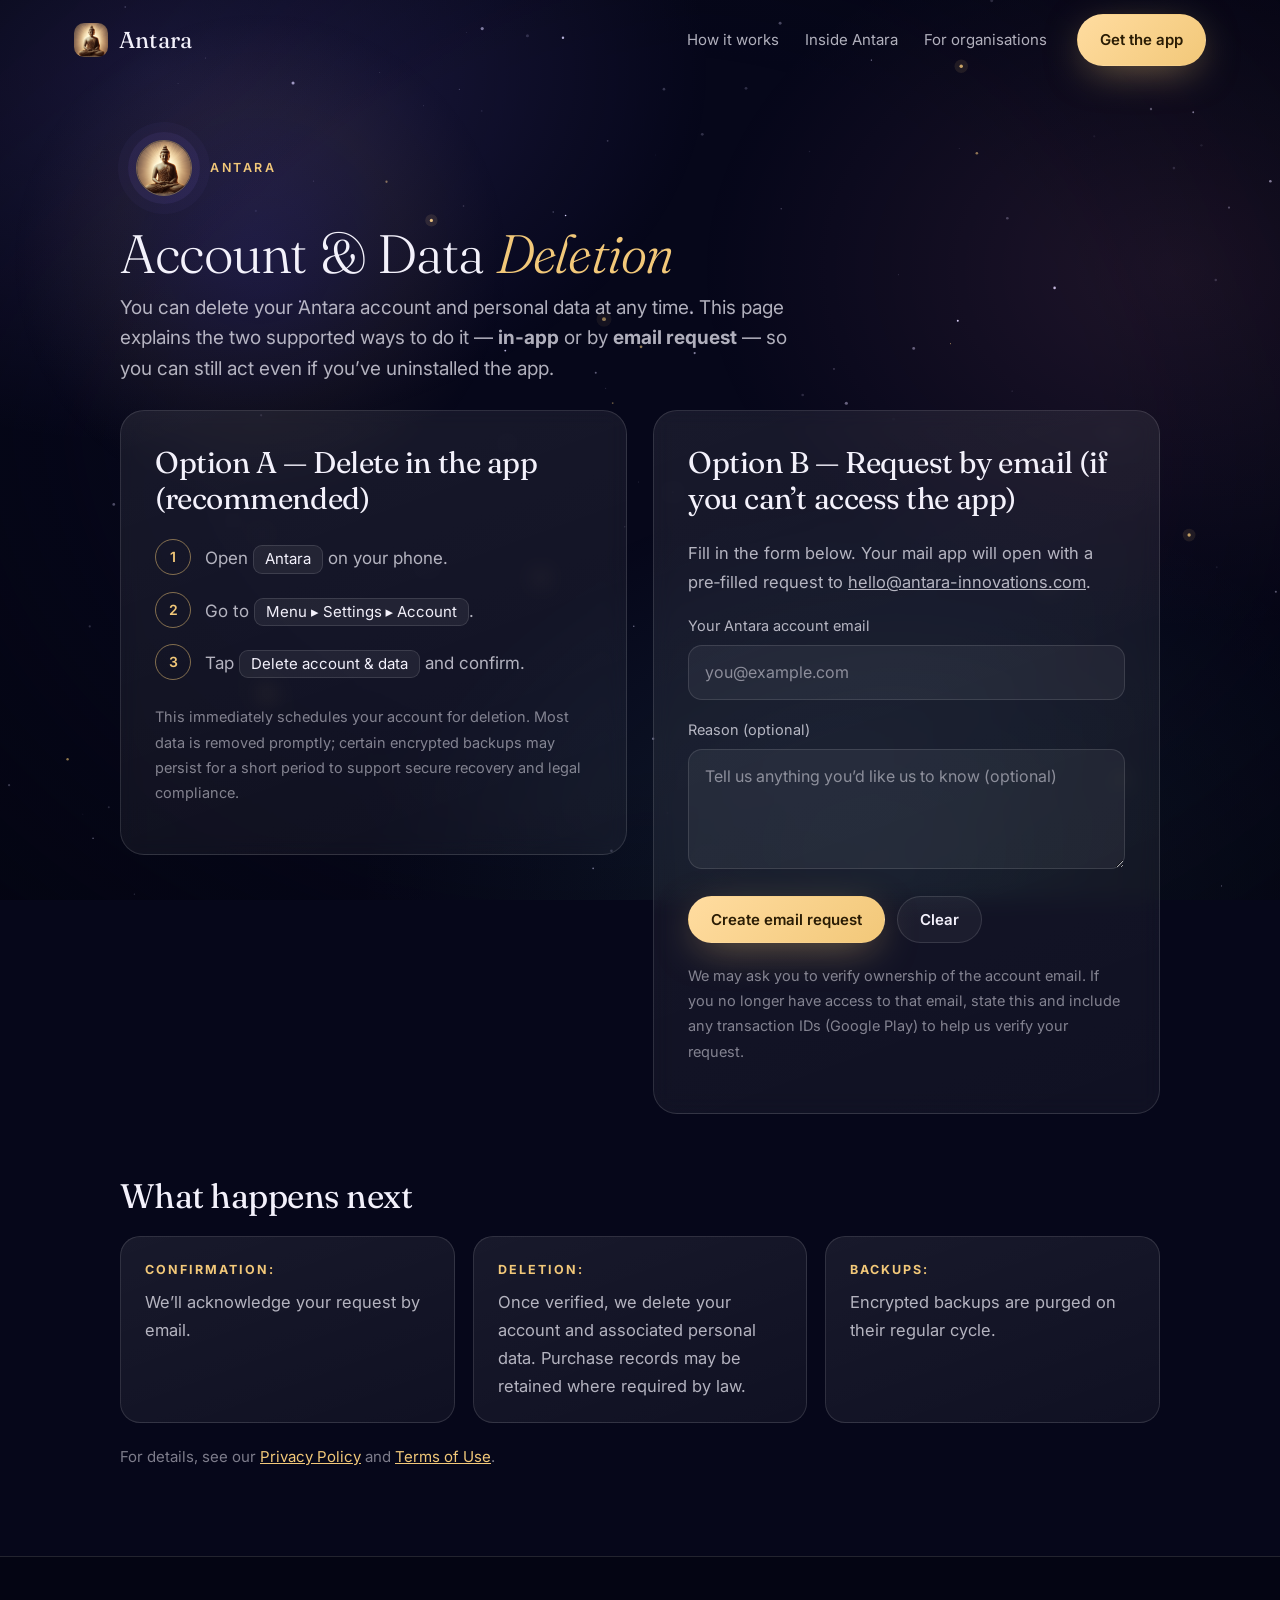
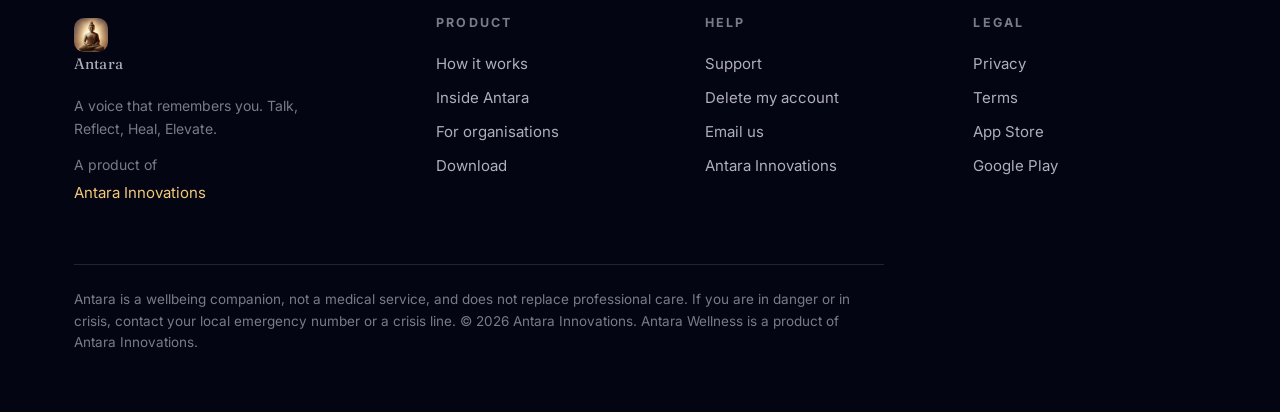
==== commit 689eab3e: "New" ====
--- a/delete/index.html
+++ b/delete/index.html
@@ -20,7 +20,7 @@
 <header class="nav"><div class="in">
   <a class="brand" href="../"><img src="../assets/antra-icon-512.png" alt="" width="34" height="34"><span>Antara</span></a>
   <nav class="links" id="links" aria-label="Main">
-    <a href="../product/">How it works</a><a href="../screens/">Screens</a><a href="../partners/">For organisations</a><a href="../pricing/">Pricing</a><a href="../support/">Support</a>
+    <a href="../product/">How it works</a><a href="../screens/">Inside Antara</a><a href="../partners/">For organisations</a>
     <a class="btn gold" href="../download/">Get the app</a>
   </nav>
   <button class="burger" aria-label="Menu" aria-expanded="false" aria-controls="links"><span></span><span></span></button>
@@ -78,7 +78,7 @@
     <div><a class="brand" href="../"><img src="../assets/antra-icon-512.png" alt="" width="34" height="34"><span>Antara</span></a>
       <p class="small" style="margin-top:14px;max-width:30ch">A voice that remembers you. Talk, Reflect, Heal, Elevate.</p>
       <p class="small" style="margin-top:10px">A product of <a href="https://www.antara-innovations.com/" target="_blank" rel="noopener" style="color:var(--gold)">Antara Innovations</a></p></div>
-    <div><h4>Product</h4><a href="../product/">How it works</a><a href="../screens/">Screens</a><a href="../partners/">For organisations</a><a href="../pricing/">Pricing</a><a href="../download/">Download</a></div>
+    <div><h4>Product</h4><a href="../product/">How it works</a><a href="../screens/">Inside Antara</a><a href="../partners/">For organisations</a><a href="../download/">Download</a></div>
     <div><h4>Help</h4><a href="../support/">Support</a><a href="../delete/">Delete my account</a><a href="mailto:hello@antara-innovations.com">Email us</a><a href="https://www.antara-innovations.com/" target="_blank" rel="noopener">Antara Innovations</a></div>
     <div><h4>Legal</h4><a href="../privacy/">Privacy</a><a href="../terms/">Terms</a><a href="https://apps.apple.com/us/app/antara-wellness/id6755032385" target="_blank" rel="noopener">App Store</a><a href="https://play.google.com/store/apps/details?id=com.antara.health" target="_blank" rel="noopener">Google Play</a></div>
   </div>
